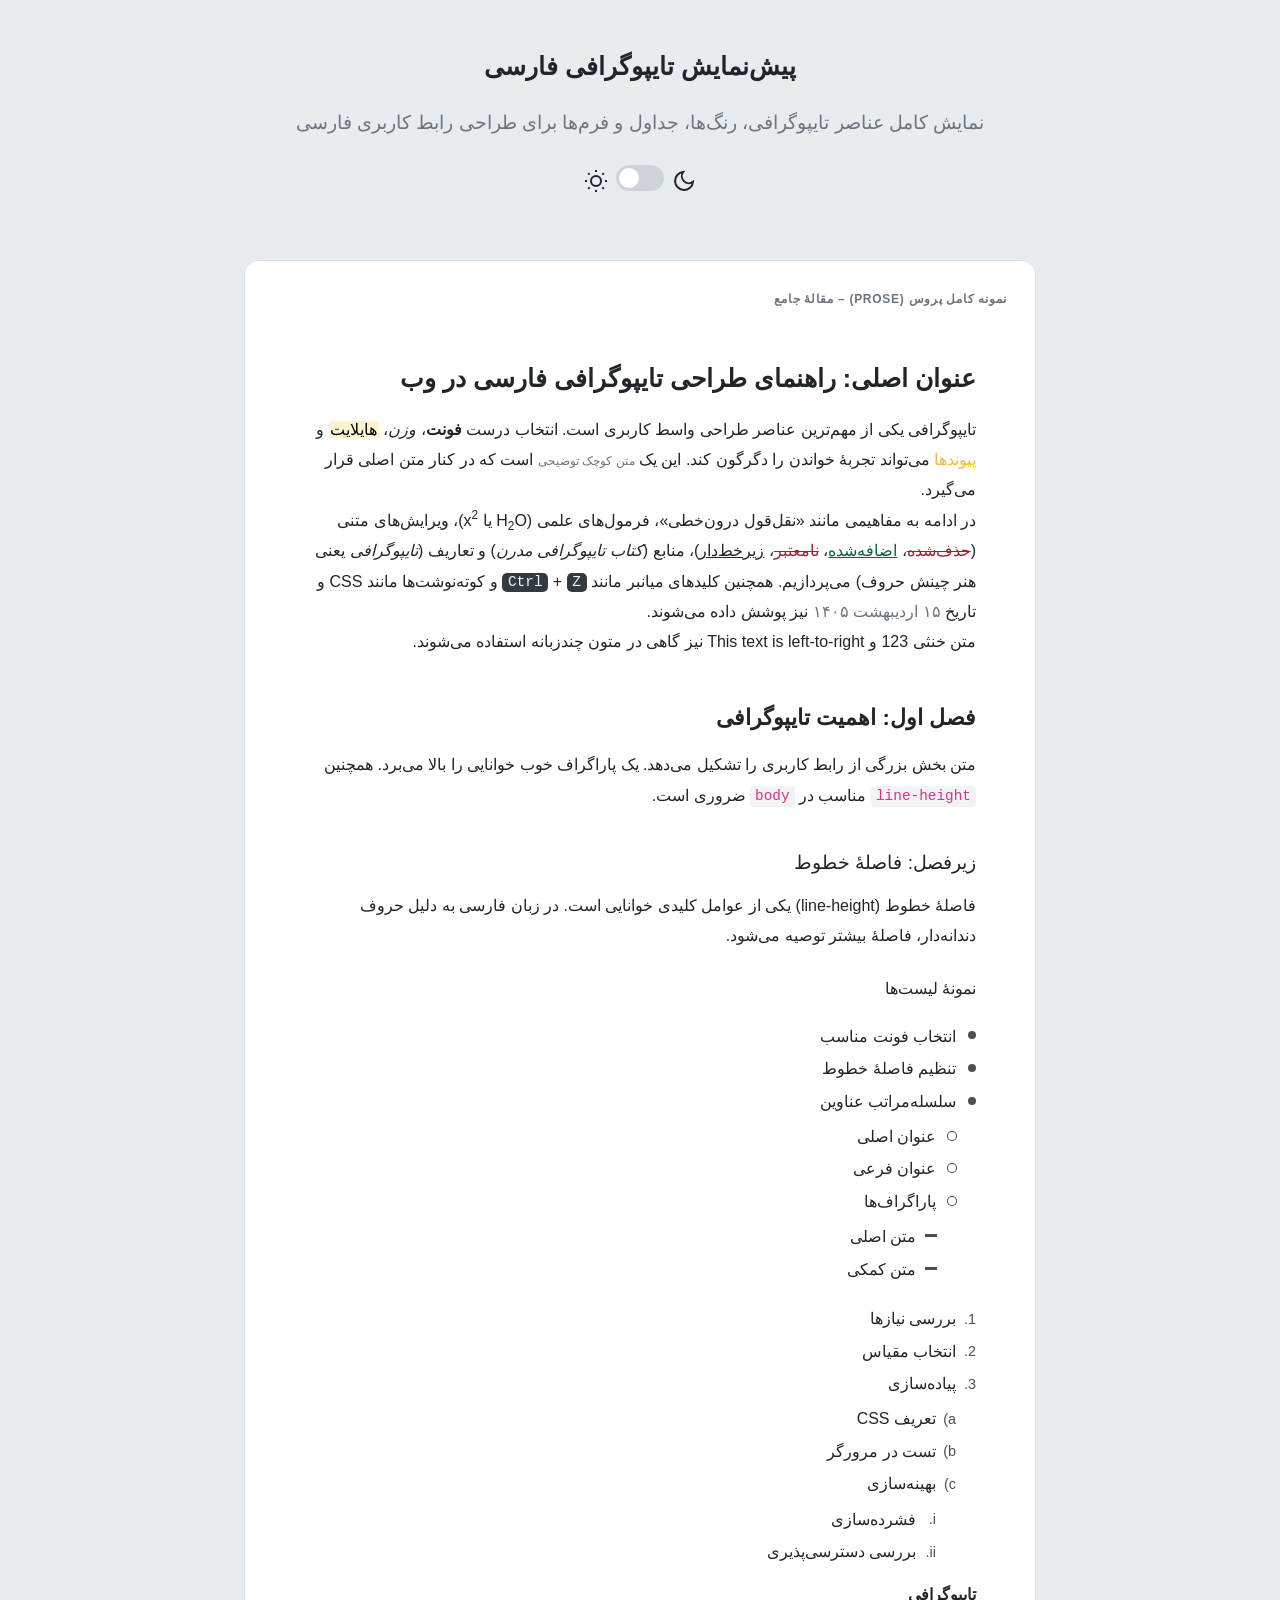
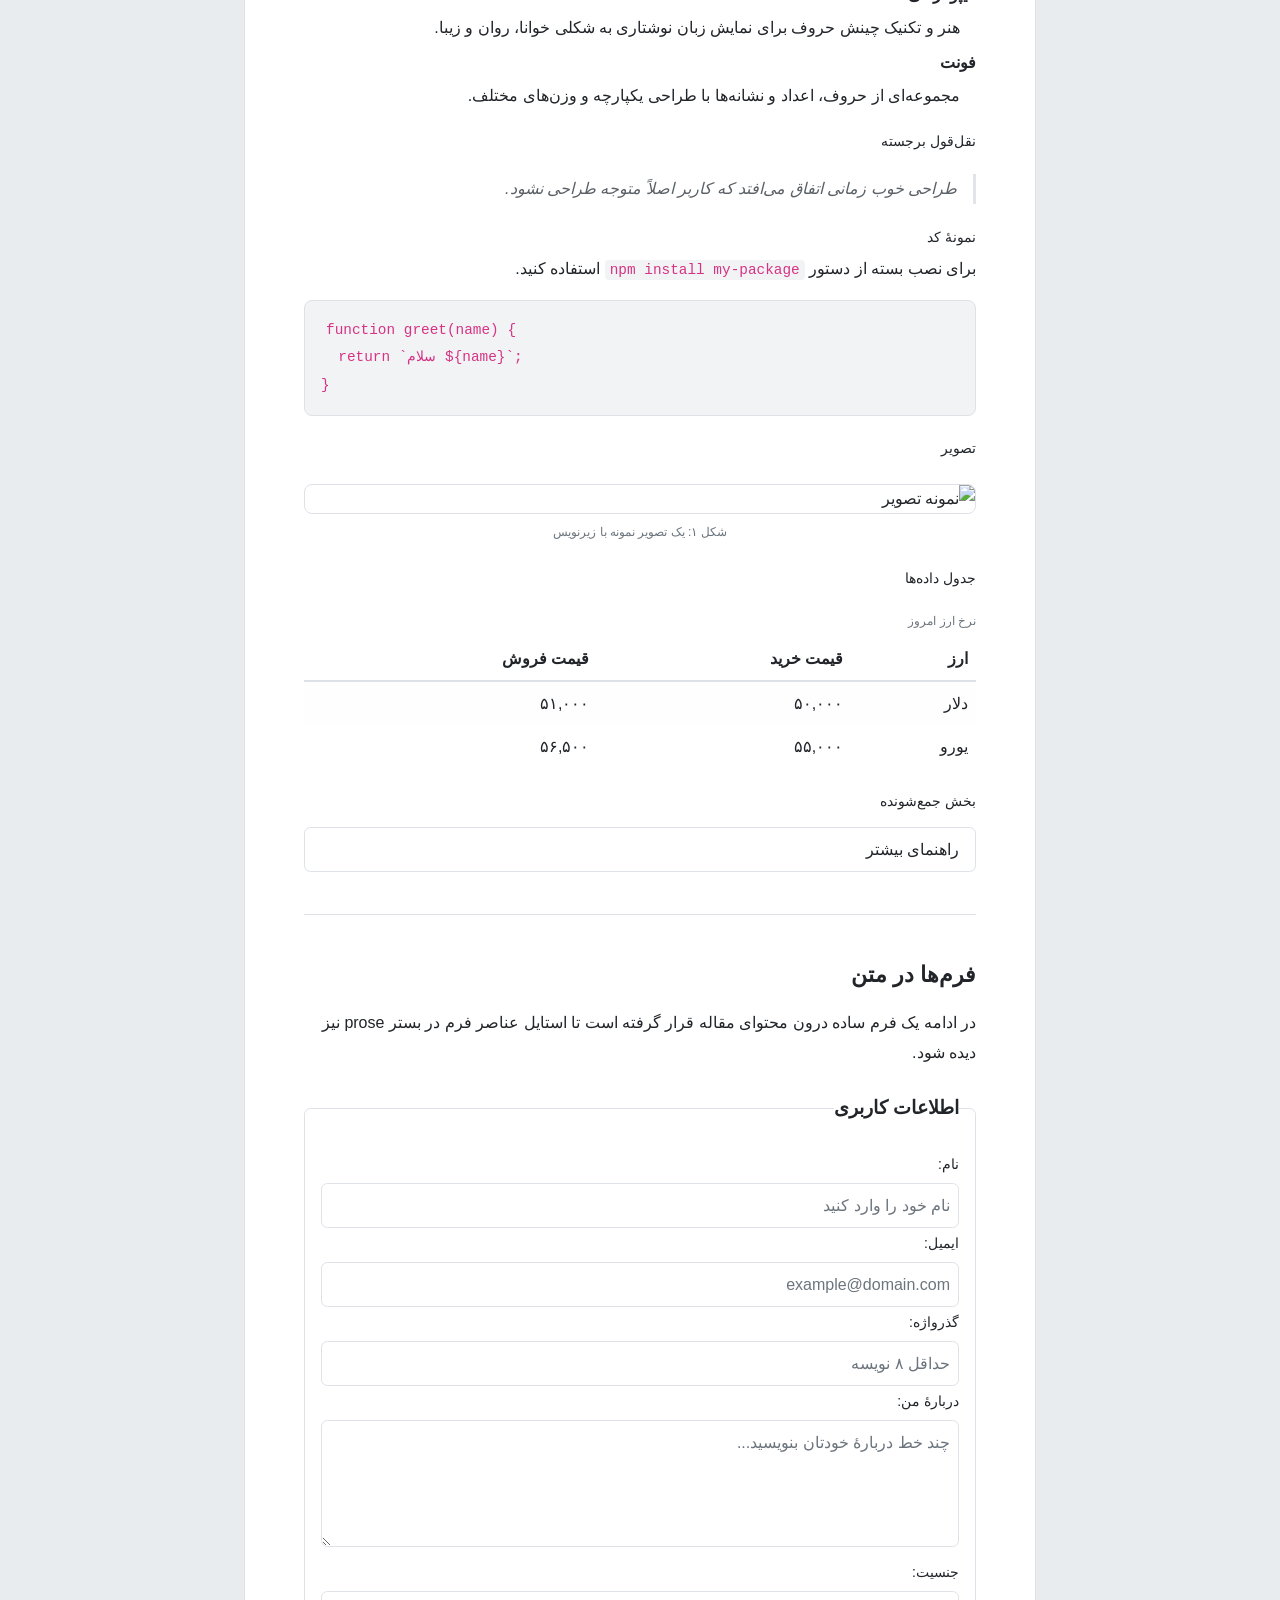
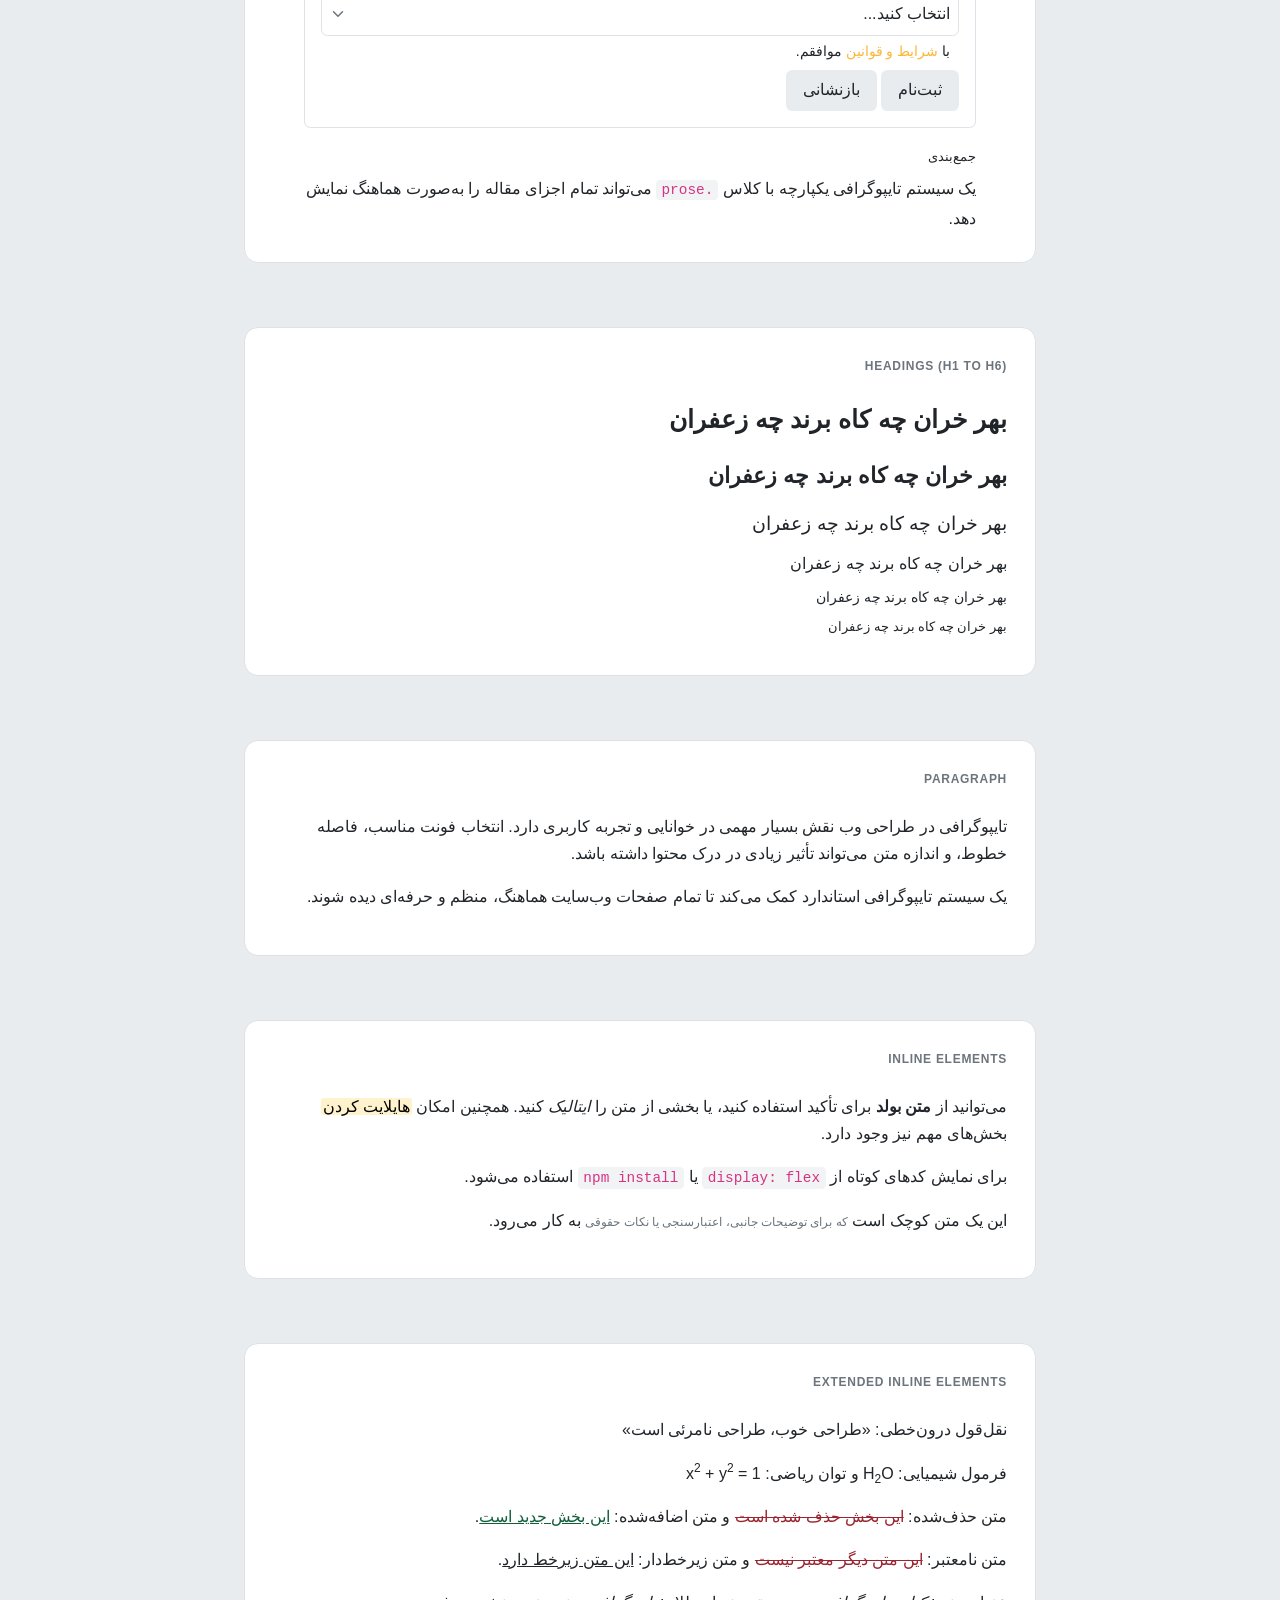
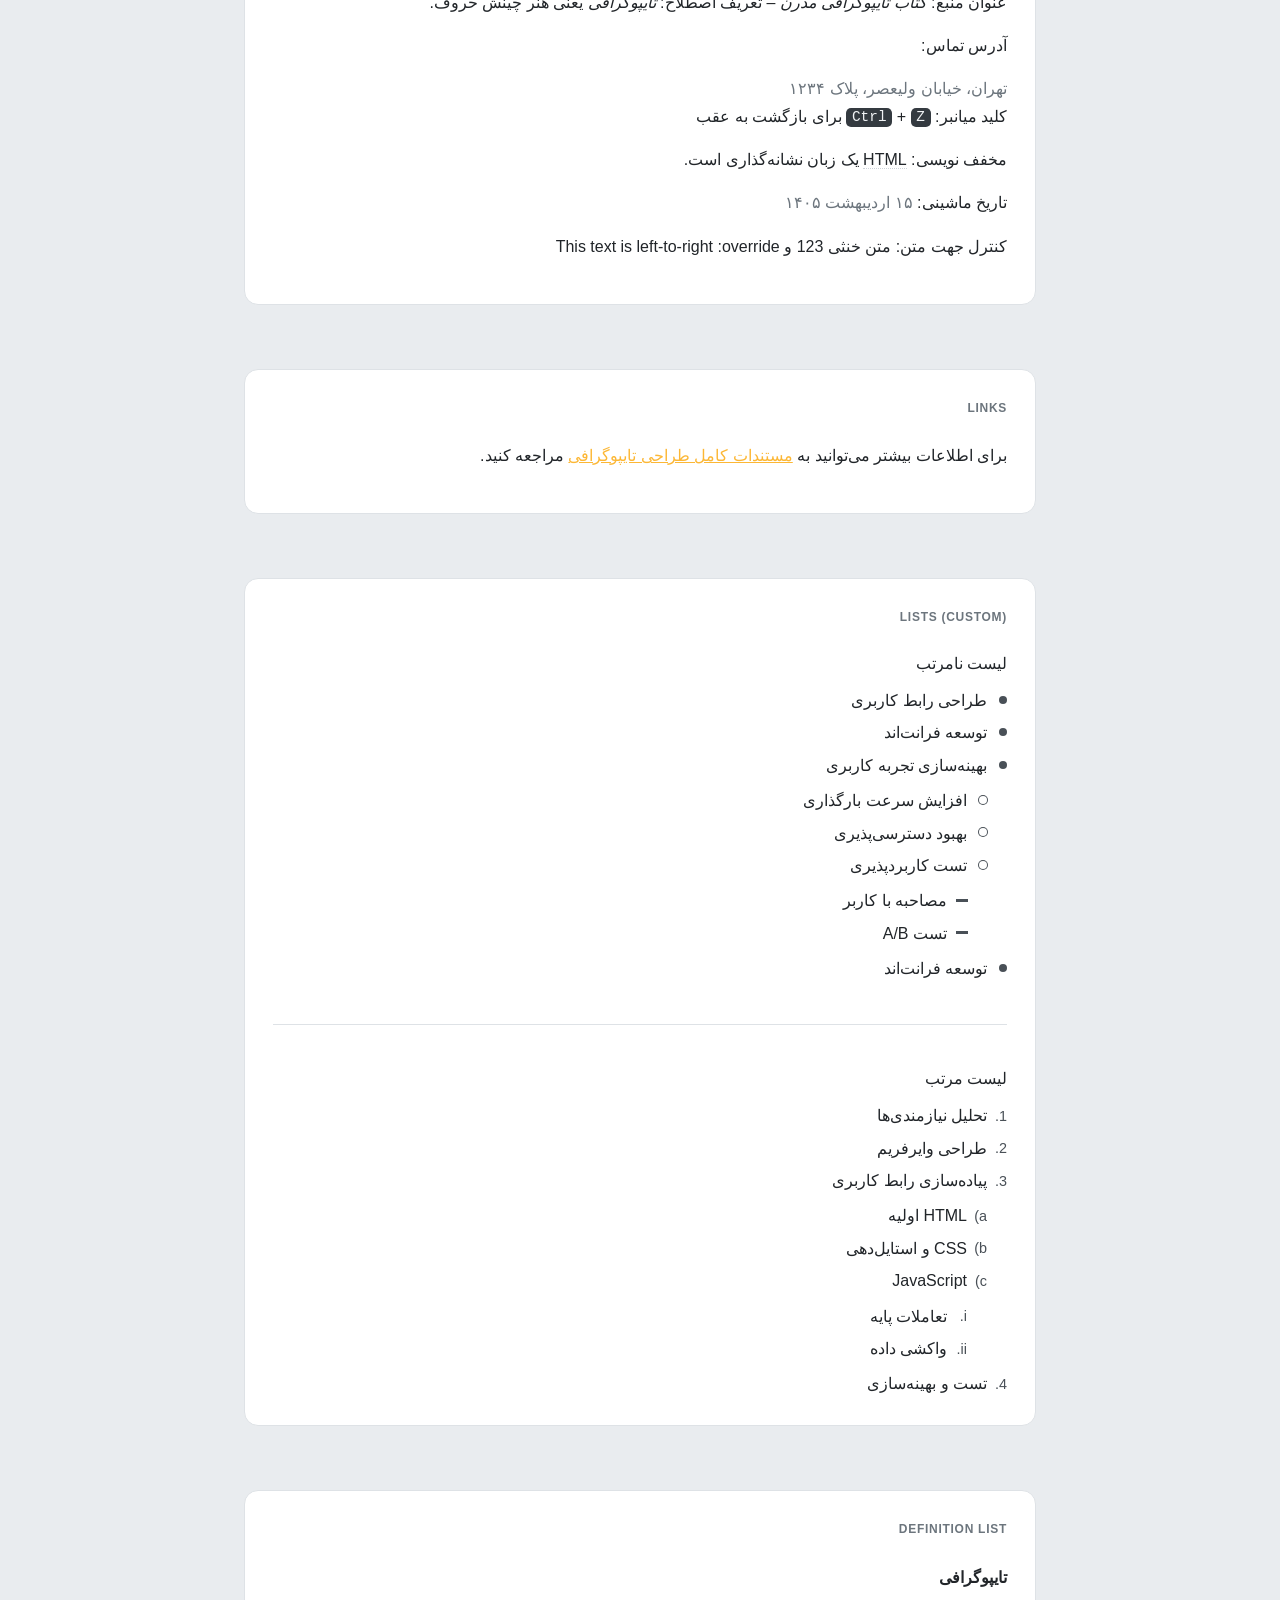
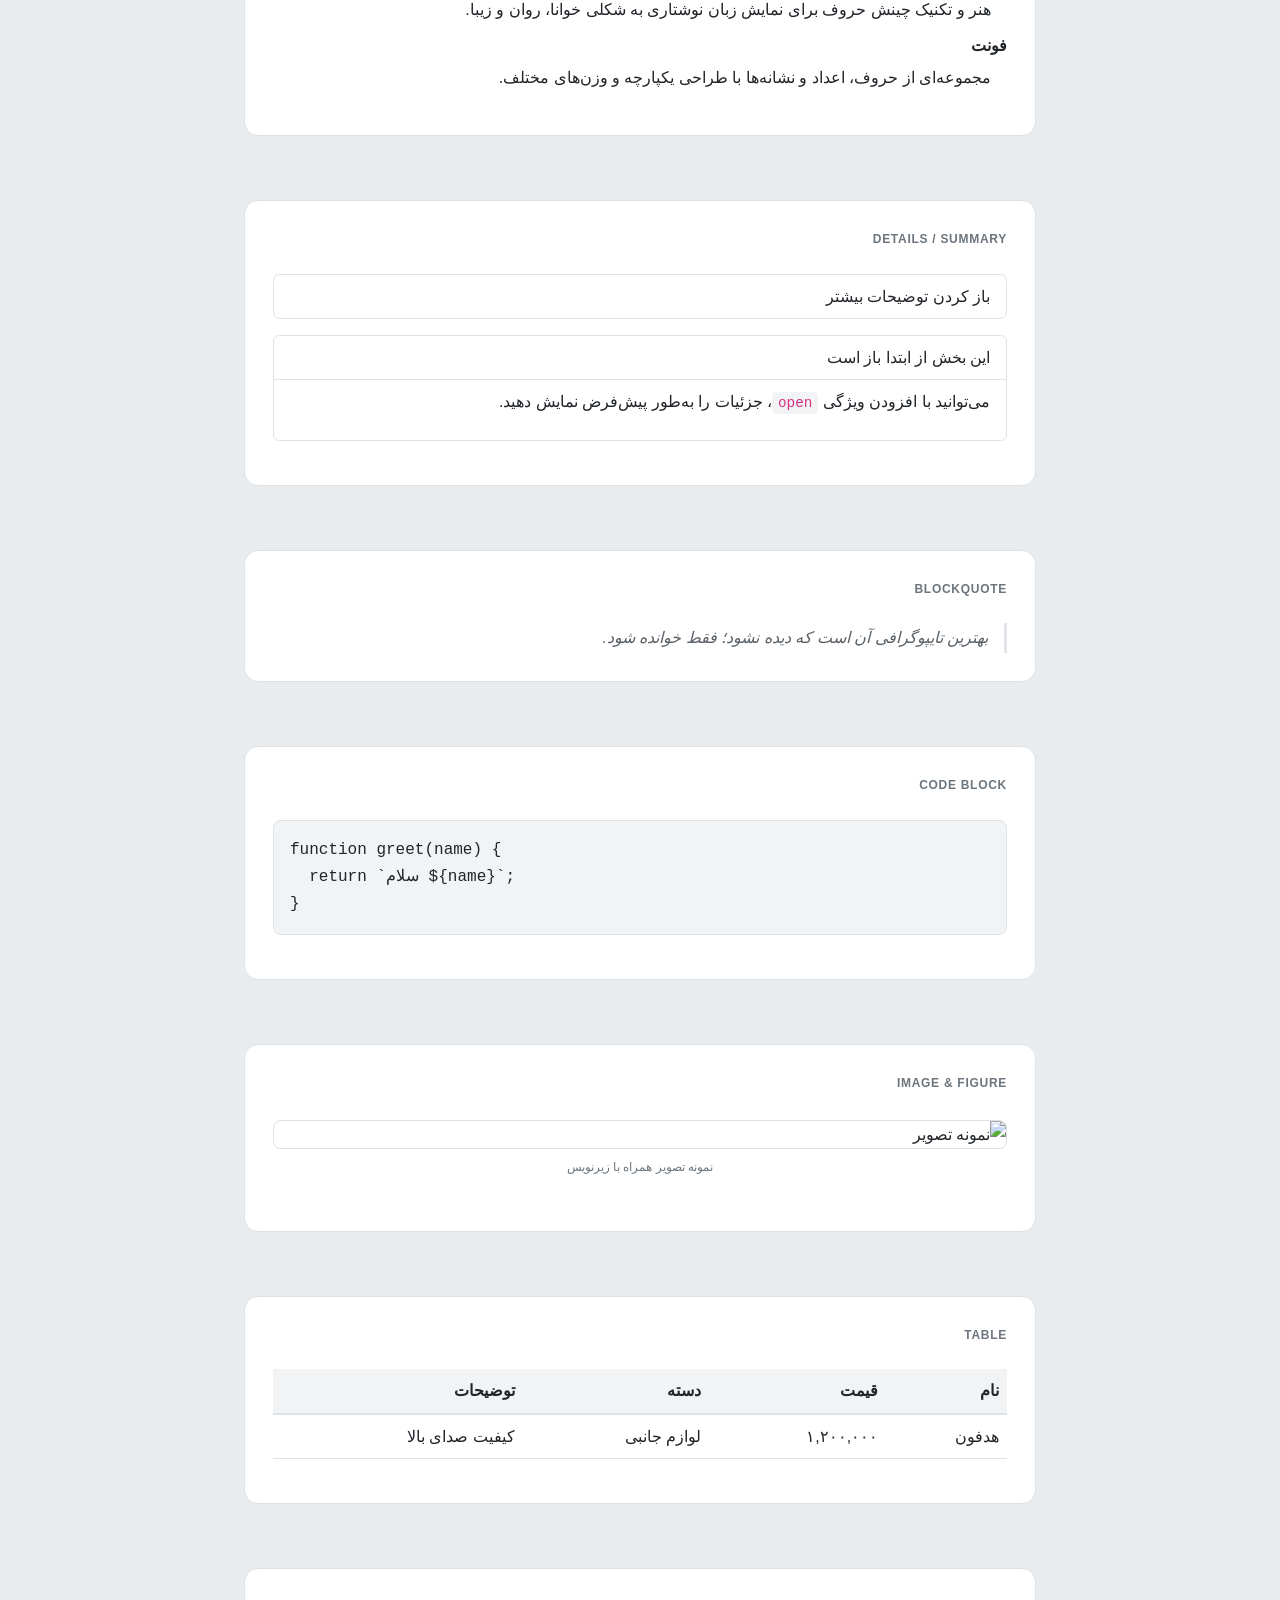
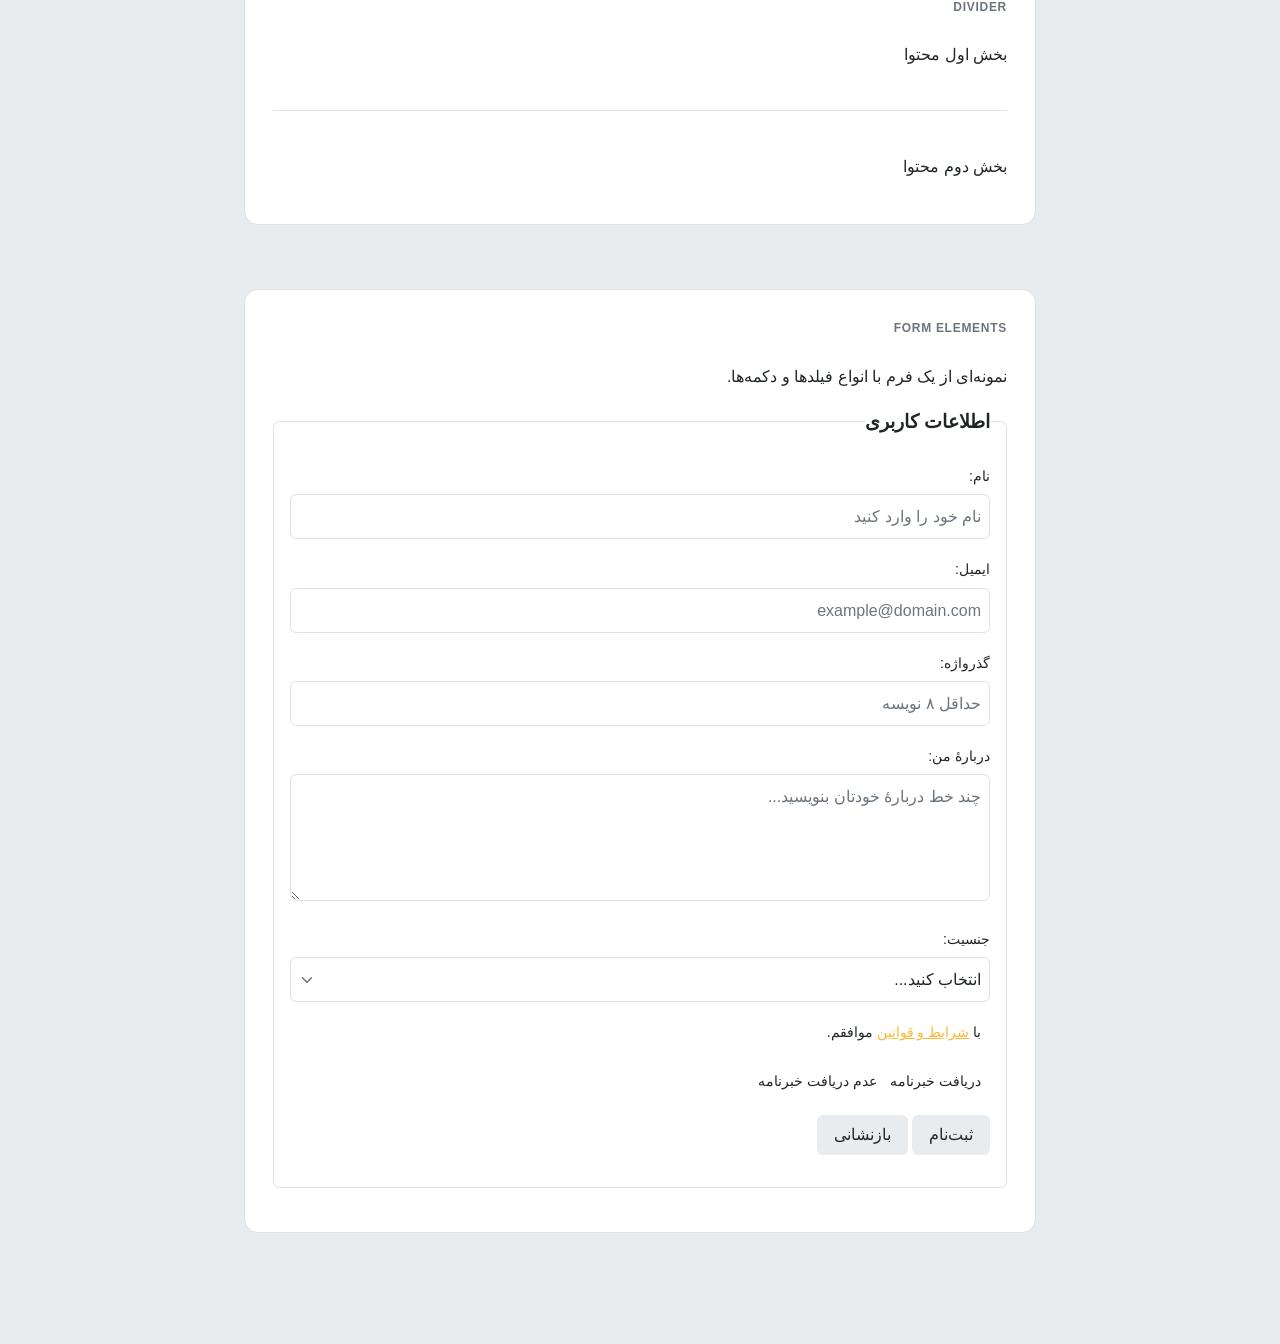
==== core/index.html @ 2eecbc94 "chore: initial release v1.0.0" ====
<!doctype html>
<html lang="fa" dir="rtl">

<head>
  <meta charset="UTF-8" />
  <meta name="viewport" content="width=device-width, initial-scale=1.0" />
  <title>نمونه تایپوگرافی فارسی</title>

  <link rel="stylesheet" href="css/main.css">

  <style>
    body {
      background: var(--color-bg-subtle);
    }

    .container {
      max-width: 52rem;
      margin: auto;
      padding: 3rem 1.25rem;
    }

    .section {
      margin-bottom: 4rem;
      padding: 1.75rem;
      background: var(--color-bg);
      border: 1px solid var(--color-border);
      border-radius: 14px;
    }

    .section-label {
      font-size: .75rem;
      text-transform: uppercase;
      letter-spacing: .06em;
      color: var(--color-text-muted);
      margin-bottom: 1.5rem;
      font-weight: 600;
    }

    .demo-row>*+* {
      margin-top: .6rem;
    }

    .prose-section {
      background: var(--color-bg);
      border: 1px solid var(--color-border);
    }

    /* ===== Theme Toggle Switch ===== */
    .theme-toggle-wrapper {
      display: flex;
      align-items: center;
      gap: 0.5rem;
      margin-top: 1rem;
      justify-content: center;
    }

    .toggle-switch {
      position: relative;
      display: inline-block;
      width: 48px;
      height: 26px;
    }

    .toggle-switch input {
      opacity: 0;
      width: 0;
      height: 0;
    }

    .slider {
      position: absolute;
      cursor: pointer;
      top: 0;
      left: 0;
      right: 0;
      bottom: 0;
      background-color: var(--gray-400);
      transition: background-color 0.3s ease;
      border-radius: 34px;
    }

    .slider:before {
      position: absolute;
      content: "";
      height: 20px;
      width: 20px;
      left: 3px;
      bottom: 3px;
      background-color: white;
      transition: transform 0.3s ease;
      border-radius: 50%;
    }

    input:checked+.slider {
      background-color: var(--brand-primary);
    }

    input:checked+.slider:before {
      transform: translateX(22px);
    }

    .theme-toggle-wrapper .theme-icon {
        display: inline-flex;
        align-items: center;
        justify-content: center;
        width: 24px;
        height: 24px;
        font-family: initial !important; /* خنثی کردن فونت اجباری */
    }
    .theme-toggle-wrapper .theme-icon svg {
        width: 100%;
        height: 100%;
        color: inherit;
    }
  </style>
</head>

<body>

  <main class="container">

    <header style="text-align:center;margin-bottom:4rem">
      <h1>پیش‌نمایش تایپوگرافی فارسی</h1>
      <p class="lead">
        نمایش کامل عناصر تایپوگرافی، رنگ‌ها، جداول و فرم‌ها برای طراحی رابط کاربری فارسی
      </p>

      <!-- Theme toggle switch -->
      <div class="theme-toggle-wrapper">
        <span class="theme-icon">
          <!-- آیکون ماه -->
          <svg width="20" height="20" viewBox="0 0 24 24" fill="none" stroke="currentColor" stroke-width="2">
            <path d="M21 12.79A9 9 0 1 1 11.21 3 7 7 0 0 0 21 12.79z"></path>
          </svg>
        </span>
        <label class="toggle-switch" for="theme-toggle">
          <input type="checkbox" id="theme-toggle">
          <span class="slider"></span>
        </label>
        <span class="theme-icon">
          <!-- آیکون خورشید -->
          <svg width="20" height="20" viewBox="0 0 24 24" fill="none" stroke="currentColor" stroke-width="2">
            <circle cx="12" cy="12" r="5"></circle>
            <line x1="12" y1="1" x2="12" y2="3"></line>
            <line x1="12" y1="21" x2="12" y2="23"></line>
            <line x1="4.22" y1="4.22" x2="5.64" y2="5.64"></line>
            <line x1="18.36" y1="18.36" x2="19.78" y2="19.78"></line>
            <line x1="1" y1="12" x2="3" y2="12"></line>
            <line x1="21" y1="12" x2="23" y2="12"></line>
            <line x1="4.22" y1="19.78" x2="5.64" y2="18.36"></line>
            <line x1="18.36" y1="5.64" x2="19.78" y2="4.22"></line>
          </svg>
        </span>
      </div>
    </header>

    <!-- ============================================================
         (First) Complete Prose Example – all elements inside .prose
         ============================================================= -->
    <section class="section prose-section">
      <div class="section-label">نمونه کامل پروس (Prose) – مقالهٔ جامع</div>

      <article class="prose">
        <h1>عنوان اصلی: راهنمای طراحی تایپوگرافی فارسی در وب</h1>

        <p>
          تایپوگرافی یکی از مهم‌ترین عناصر طراحی واسط کاربری است. انتخاب درست
          <strong>فونت</strong>، <em>وزن</em>، <mark>هایلایت</mark> و
          <a href="#">پیوندها</a> می‌تواند تجربهٔ خواندن را دگرگون کند.
          این یک <small>متن کوچک توضیحی</small> است که در کنار متن اصلی قرار می‌گیرد.
        </p>

        <p>
          در ادامه به مفاهیمی مانند <q>نقل‌قول درون‌خطی</q>، فرمول‌های علمی
          (H<sub>2</sub>O یا x<sup>2</sup>)، ویرایش‌های متنی
          (<del>حذف‌شده</del>، <ins>اضافه‌شده</ins>، <s>نامعتبر</s>،
          <u>زیرخط‌دار</u>)، منابع (<cite>کتاب تایپوگرافی مدرن</cite>) و
          تعاریف (<dfn>تایپوگرافی</dfn> یعنی هنر چینش حروف) می‌پردازیم.
          همچنین کلیدهای میانبر مانند <kbd>Ctrl</kbd> + <kbd>Z</kbd> و
          کوته‌نوشت‌ها مانند <abbr title="Cascading Style Sheets">CSS</abbr>
          و تاریخ <time datetime="2026-05-05">۱۵ اردیبهشت ۱۴۰۵</time> نیز
          پوشش داده می‌شوند.
        </p>

        <p>
          <bdi>متن خنثی 123</bdi> و
          <bdo dir="ltr">This text is left-to-right</bdo> نیز گاهی در
          متون چندزبانه استفاده می‌شوند.
        </p>

        <h2>فصل اول: اهمیت تایپوگرافی</h2>
        <p>
          متن بخش بزرگی از رابط کاربری را تشکیل می‌دهد. یک پاراگراف خوب خوانایی را
          بالا می‌برد. همچنین <code>line-height</code> مناسب در
          <code>body</code> ضروری است.
        </p>

        <h3>زیرفصل: فاصلهٔ خطوط</h3>
        <p>
          فاصلهٔ خطوط (line-height) یکی از عوامل کلیدی خوانایی است. در زبان فارسی
          به دلیل حروف دندانه‌دار، فاصلهٔ بیشتر توصیه می‌شود.
        </p>

        <h4>نمونهٔ لیست‌ها</h4>
        <ul>
          <li>انتخاب فونت مناسب</li>
          <li>تنظیم فاصلهٔ خطوط</li>
          <li>
            سلسله‌مراتب عناوین
            <ul>
              <li>عنوان اصلی</li>
              <li>عنوان فرعی</li>
              <li>
                پاراگراف‌ها
                <ul>
                  <li>متن اصلی</li>
                  <li>متن کمکی</li>
                </ul>
              </li>
            </ul>
          </li>
        </ul>

        <ol>
          <li>بررسی نیازها</li>
          <li>انتخاب مقیاس</li>
          <li>
            پیاده‌سازی
            <ol>
              <li>تعریف CSS</li>
              <li>تست در مرورگر</li>
              <li>
                بهینه‌سازی
                <ol>
                  <li>فشرده‌سازی</li>
                  <li>بررسی دسترسی‌پذیری</li>
                </ol>
              </li>
            </ol>
          </li>
        </ol>

        <dl>
          <dt>تایپوگرافی</dt>
          <dd>هنر و تکنیک چینش حروف برای نمایش زبان نوشتاری به شکلی خوانا، روان و زیبا.</dd>
          <dt>فونت</dt>
          <dd>مجموعه‌ای از حروف، اعداد و نشانه‌ها با طراحی یکپارچه و وزن‌های مختلف.</dd>
        </dl>

        <h5>نقل‌قول برجسته</h5>
        <blockquote>
          <p>طراحی خوب زمانی اتفاق می‌افتد که کاربر اصلاً متوجه طراحی نشود.</p>
        </blockquote>

        <h5>نمونهٔ کد</h5>
        <p>برای نصب بسته از دستور <code>npm install my-package</code> استفاده کنید.</p>
        <pre><code>function greet(name) {
  return `سلام ${name}`;
}</code></pre>

        <h5>تصویر</h5>
        <figure>
          <img src="img/placeholder.jpg" alt="نمونه تصویر">
          <figcaption>شکل ۱: یک تصویر نمونه با زیرنویس</figcaption>
        </figure>

        <h5>جدول داده‌ها</h5>
        <div class="table-collapse">
          <table class="table table-striped table-borderless table-hover">
            <caption>نرخ ارز امروز</caption>
            <thead>
              <tr>
                <th>ارز</th>
                <th>قیمت خرید</th>
                <th>قیمت فروش</th>
              </tr>
            </thead>
            <tbody>
              <tr>
                <td>دلار</td>
                <td>۵۰,۰۰۰</td>
                <td>۵۱,۰۰۰</td>
              </tr>
              <tr>
                <td>یورو</td>
                <td>۵۵,۰۰۰</td>
                <td>۵۶,۵۰۰</td>
              </tr>
            </tbody>
          </table>
        </div>

        <h5>بخش جمع‌شونده</h5>
        <details>
          <summary>راهنمای بیشتر</summary>
          <p>این محتوا در حالت عادی پنهان است و با کلیک باز می‌شود.</p>
        </details>

        <hr>

        <h2>فرم‌ها در متن</h2>
        <p>
          در ادامه یک فرم ساده درون محتوای مقاله قرار گرفته است تا استایل
          عناصر فرم در بستر prose نیز دیده شود.
        </p>

        <form action="#" method="post" style="margin-top:1.5em;">
          <fieldset>
            <legend>اطلاعات کاربری</legend>

            <p>
              <label for="name">نام:</label><br>
              <input type="text" id="name" name="name" placeholder="نام خود را وارد کنید" required>
            </p>

            <p>
              <label for="email">ایمیل:</label><br>
              <input type="email" id="email" name="email" placeholder="example@domain.com">
            </p>

            <p>
              <label for="password">گذرواژه:</label><br>
              <input type="password" id="password" name="password" placeholder="حداقل ۸ نویسه">
            </p>

            <p>
              <label for="bio">دربارهٔ من:</label><br>
              <textarea id="bio" name="bio" rows="4" placeholder="چند خط دربارهٔ خودتان بنویسید..."></textarea>
            </p>

            <p>
              <label for="gender">جنسیت:</label>
              <select id="gender" name="gender">
                <option value="">انتخاب کنید...</option>
                <option value="male">مرد</option>
                <option value="female">زن</option>
                <option value="other">سایر</option>
              </select>
            </p>

            <p>
              <label>
                <input type="checkbox" name="agree" value="yes" required>
                با <a href="#">شرایط و قوانین</a> موافقم.
              </label>
            </p>

            <p>
              <button type="submit">ثبت‌نام</button>
              <button type="reset">بازنشانی</button>
            </p>
          </fieldset>
        </form>

        <h6>جمع‌بندی</h6>
        <p>
          یک سیستم تایپوگرافی یکپارچه با کلاس <code>.prose</code>
          می‌تواند تمام اجزای مقاله را به‌صورت هماهنگ نمایش دهد.
        </p>
      </article>
    </section>

    <!-- ======================
         Separate examples (outside prose)
    ======================= -->

    <!-- Headings -->
    <section class="section">
      <div class="section-label">Headings (H1 to H6)</div>
      <div class="demo-row">
        <h1>بهر خران چه کاه برند چه زعفران</h1>
        <h2>بهر خران چه کاه برند چه زعفران</h2>
        <h3>بهر خران چه کاه برند چه زعفران</h3>
        <h4>بهر خران چه کاه برند چه زعفران</h4>
        <h5>بهر خران چه کاه برند چه زعفران</h5>
        <h6>بهر خران چه کاه برند چه زعفران</h6>
      </div>
    </section>

    <!-- Paragraph -->
    <section class="section">
      <div class="section-label">Paragraph</div>
      <p>
        تایپوگرافی در طراحی وب نقش بسیار مهمی در خوانایی و تجربه کاربری دارد.
        انتخاب فونت مناسب، فاصله خطوط، و اندازه متن می‌تواند تأثیر زیادی در
        درک محتوا داشته باشد.
      </p>
      <p>
        یک سیستم تایپوگرافی استاندارد کمک می‌کند تا تمام صفحات وب‌سایت
        هماهنگ، منظم و حرفه‌ای دیده شوند.
      </p>
    </section>

    <!-- Inline Elements -->
    <section class="section">
      <div class="section-label">Inline Elements</div>
      <p>
        می‌توانید از <strong>متن بولد</strong> برای تأکید استفاده کنید،
        یا بخشی از متن را <em>ایتالیک</em> کنید.
        همچنین امکان <mark>هایلایت کردن</mark> بخش‌های مهم نیز وجود دارد.
      </p>
      <p>
        برای نمایش کدهای کوتاه از
        <code>display: flex</code>
        یا
        <code>npm install</code>
        استفاده می‌شود.
      </p>
      <p>
        این یک متن کوچک است
        <small>که برای توضیحات جانبی، اعتبارسنجی یا نکات حقوقی</small>
        به کار می‌رود.
      </p>
    </section>

    <!-- Extended Inline Elements -->
    <section class="section">
      <div class="section-label">Extended Inline Elements</div>
      <p>نقل‌قول درون‌خطی: <q>طراحی خوب، طراحی نامرئی است</q></p>
      <p>فرمول شیمیایی: H<sub>2</sub>O و توان ریاضی: x<sup>2</sup> + y<sup>2</sup> = 1</p>
      <p>
        متن حذف‌شده: <del>این بخش حذف شده است</del> و
        متن اضافه‌شده: <ins>این بخش جدید است</ins>.
      </p>
      <p>
        متن نامعتبر: <s>این متن دیگر معتبر نیست</s> و
        متن زیرخط‌دار: <u>این متن زیرخط دارد</u>.
      </p>
      <p>
        عنوان منبع: <cite>کتاب تایپوگرافی مدرن</cite> –
        تعریف اصطلاح: <dfn>تایپوگرافی</dfn> یعنی هنر چینش حروف.
      </p>
      <p>آدرس تماس:</p>
      <address>تهران، خیابان ولیعصر، پلاک ۱۲۳۴</address>
      <p>کلید میانبر: <kbd>Ctrl</kbd> + <kbd>Z</kbd> برای بازگشت به عقب</p>
      <p>مخفف نویسی: <abbr title="HyperText Markup Language">HTML</abbr> یک زبان نشانه‌گذاری است.</p>
      <p>تاریخ ماشینی: <time datetime="2026-05-05">۱۵ اردیبهشت ۱۴۰۵</time></p>
      <p>
        کنترل جهت متن:
        <bdi>متن خنثی 123</bdi> و override:
        <bdo dir="ltr">This text is left-to-right</bdo>
      </p>
    </section>

    <!-- Links -->
    <section class="section">
      <div class="section-label">Links</div>
      <p>
        برای اطلاعات بیشتر می‌توانید به
        <a href="#">مستندات کامل طراحی تایپوگرافی</a> مراجعه کنید.
      </p>
    </section>

    <!-- Lists (Custom) -->
    <section class="section">
      <div class="section-label">Lists (Custom)</div>
      <div class="list-custom">
        <h4>لیست نامرتب</h4>
        <ul>
          <li>طراحی رابط کاربری</li>
          <li>توسعه فرانت‌اند</li>
          <li>
            بهینه‌سازی تجربه کاربری
            <ul>
              <li>افزایش سرعت بارگذاری</li>
              <li>بهبود دسترسی‌پذیری</li>
              <li>
                تست کاربردپذیری
                <ul>
                  <li>مصاحبه با کاربر</li>
                  <li>تست A/B</li>
                </ul>
              </li>
            </ul>
          </li>
          <li>توسعه فرانت‌اند</li>
        </ul>
      </div>

      <hr>

      <div class="list-custom">
        <h4>لیست مرتب</h4>
        <ol>
          <li>تحلیل نیازمندی‌ها</li>
          <li>طراحی وایرفریم</li>
          <li>
            پیاده‌سازی رابط کاربری
            <ol>
              <li>HTML اولیه</li>
              <li>CSS و استایل‌دهی</li>
              <li>
                JavaScript
                <ol>
                  <li>تعاملات پایه</li>
                  <li>واکشی داده</li>
                </ol>
              </li>
            </ol>
          </li>
          <li>تست و بهینه‌سازی</li>
        </ol>
      </div>
    </section>

    <!-- Definition List -->
    <section class="section">
      <div class="section-label">Definition List</div>
      <dl>
        <dt>تایپوگرافی</dt>
        <dd>هنر و تکنیک چینش حروف برای نمایش زبان نوشتاری به شکلی خوانا، روان و زیبا.</dd>
        <dt>فونت</dt>
        <dd>مجموعه‌ای از حروف، اعداد و نشانه‌ها با طراحی یکپارچه و وزن‌های مختلف.</dd>
      </dl>
    </section>

    <!-- Details & Summary -->
    <section class="section">
      <div class="section-label">Details / Summary</div>
      <details>
        <summary>باز کردن توضیحات بیشتر</summary>
        <p>اینجا محتوایی قرار می‌گیرد که در حالت پیش‌فرض پنهان است.</p>
      </details>
      <details open>
        <summary>این بخش از ابتدا باز است</summary>
        <p>می‌توانید با افزودن ویژگی <code>open</code>، جزئیات را به‌طور پیش‌فرض نمایش دهید.</p>
      </details>
    </section>

    <!-- Blockquote -->
    <section class="section">
      <div class="section-label">Blockquote</div>
      <blockquote>
        بهترین تایپوگرافی آن است که دیده نشود؛ فقط خوانده شود.
      </blockquote>
    </section>

    <!-- Code Block -->
    <section class="section">
      <div class="section-label">Code Block</div>
      <pre><code>function greet(name) {
  return `سلام ${name}`;
}</code></pre>
    </section>

    <!-- Image & Figure -->
    <section class="section">
      <div class="section-label">Image & Figure</div>
      <figure>
        <img src="img/placeholder.jpg" alt="نمونه تصویر">
        <figcaption>نمونه تصویر همراه با زیرنویس</figcaption>
      </figure>
    </section>

    <!-- Table -->
    <section class="section">
      <div class="section-label">Table</div>
      <div class="table-stacked">
        <table class="table table-light">
          <thead>
            <tr>
              <th data-priority="essential">نام</th>
              <th data-priority="essential">قیمت</th>
              <th data-priority="secondary">دسته</th>
              <th data-priority="optional">توضیحات</th>
            </tr>
          </thead>
          <tbody>
            <tr>
              <td data-priority="essential">هدفون</td>
              <td data-priority="essential">۱,۲۰۰,۰۰۰</td>
              <td data-priority="secondary">لوازم جانبی</td>
              <td data-priority="optional">کیفیت صدای بالا</td>
            </tr>
          </tbody>
        </table>
      </div>
    </section>

    <!-- Divider -->
    <section class="section">
      <div class="section-label">Divider</div>
      <p>بخش اول محتوا</p>
      <hr>
      <p>بخش دوم محتوا</p>
    </section>

    <!-- Form Elements -->
    <section class="section">
      <div class="section-label">Form Elements</div>
      <p>نمونه‌ای از یک فرم با انواع فیلدها و دکمه‌ها.</p>

      <form action="#" method="post">
        <fieldset>
          <legend>اطلاعات کاربری</legend>

          <p>
            <label for="name2">نام:</label><br>
            <input type="text" id="name2" name="name" placeholder="نام خود را وارد کنید" required>
          </p>

          <p>
            <label for="email2">ایمیل:</label><br>
            <input type="email" id="email2" name="email" placeholder="example@domain.com">
          </p>

          <p>
            <label for="password2">گذرواژه:</label><br>
            <input type="password" id="password2" name="password" placeholder="حداقل ۸ نویسه">
          </p>

          <p>
            <label for="bio2">دربارهٔ من:</label><br>
            <textarea id="bio2" name="bio" rows="4" placeholder="چند خط دربارهٔ خودتان بنویسید..."></textarea>
          </p>

          <p>
            <label for="gender2">جنسیت:</label>
            <select id="gender2" name="gender">
              <option value="">انتخاب کنید...</option>
              <option value="male">مرد</option>
              <option value="female">زن</option>
              <option value="other">سایر</option>
            </select>
          </p>

          <p>
            <label>
              <input type="checkbox" name="agree" value="yes" required>
              با <a href="#">شرایط و قوانین</a> موافقم.
            </label>
          </p>

          <p>
            <label>
              <input type="radio" name="newsletter" value="yes" checked>
              دریافت خبرنامه
            </label>
            <label>
              <input type="radio" name="newsletter" value="no">
              عدم دریافت خبرنامه
            </label>
          </p>

          <p>
            <button type="submit">ثبت‌نام</button>
            <button type="reset">بازنشانی</button>
          </p>
        </fieldset>
      </form>
    </section>

  </main>

  <script src="js/main.js"></script>

</body>

</html>
---- core/css/main.css ----
/* ==========================================================================
   Project:      Persian Standard Typography (PST) – Main Entry
   File:         main.css
   Version:      1.0.0
   Description:  Single entry point that imports all modules in the correct
                 order. Use just this one <link> in your projects.
   Author:       Parsa Hafezalkotob
   Last Updated: 2026-05-09
   ========================================================================== */

/* -- Font Faces -- */
@import url('../fonts/IranSansX/font-face.css');
@import url('../fonts/IranYekanX/font-face.css');
@import url('../fonts/Abar/font-face.css');
@import url('../fonts/Vazirmatn/font-face.css');

/* -- Base layer -- */
@import url('base/reset.css');
@import url('base/ui-base.css');
@import url('base/tokens.css');
@import url('base/typography.css');

/* -- Components -- */
@import url('components/table.css');
@import url('components/forms.css');
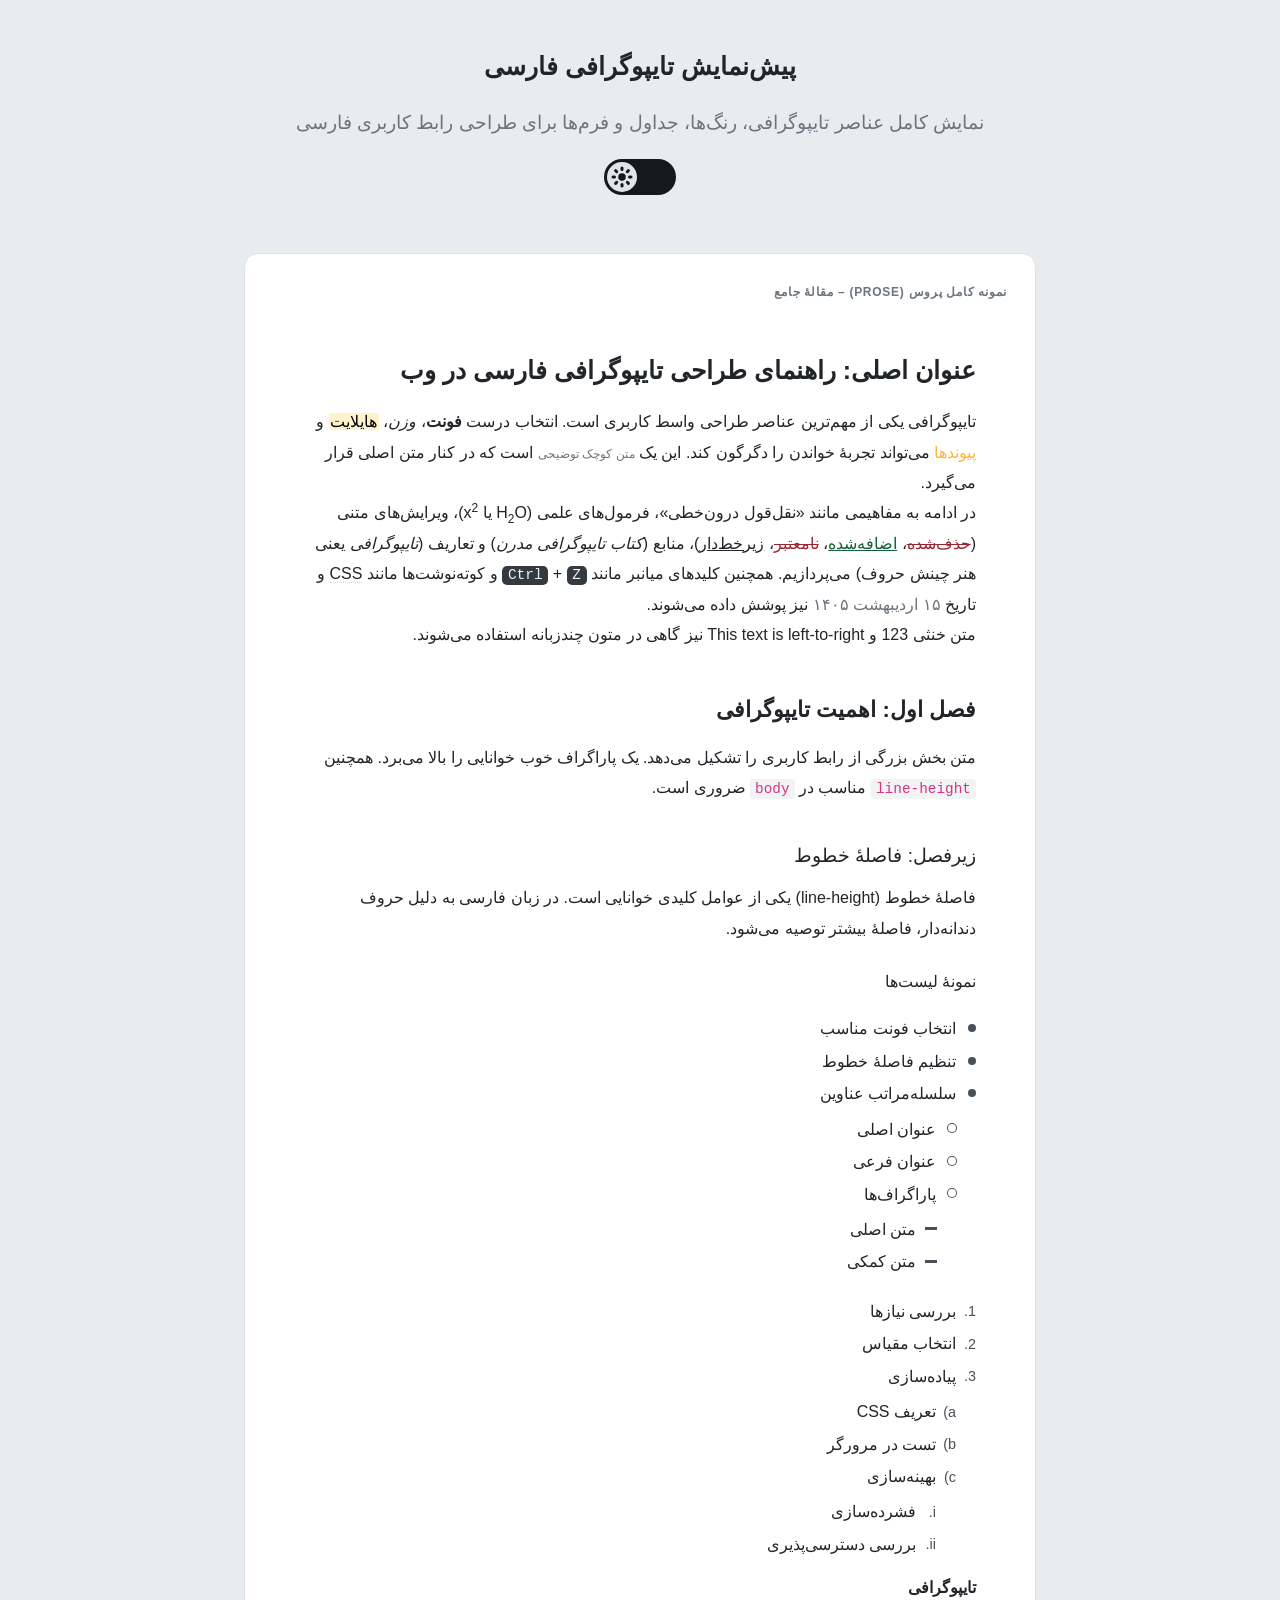
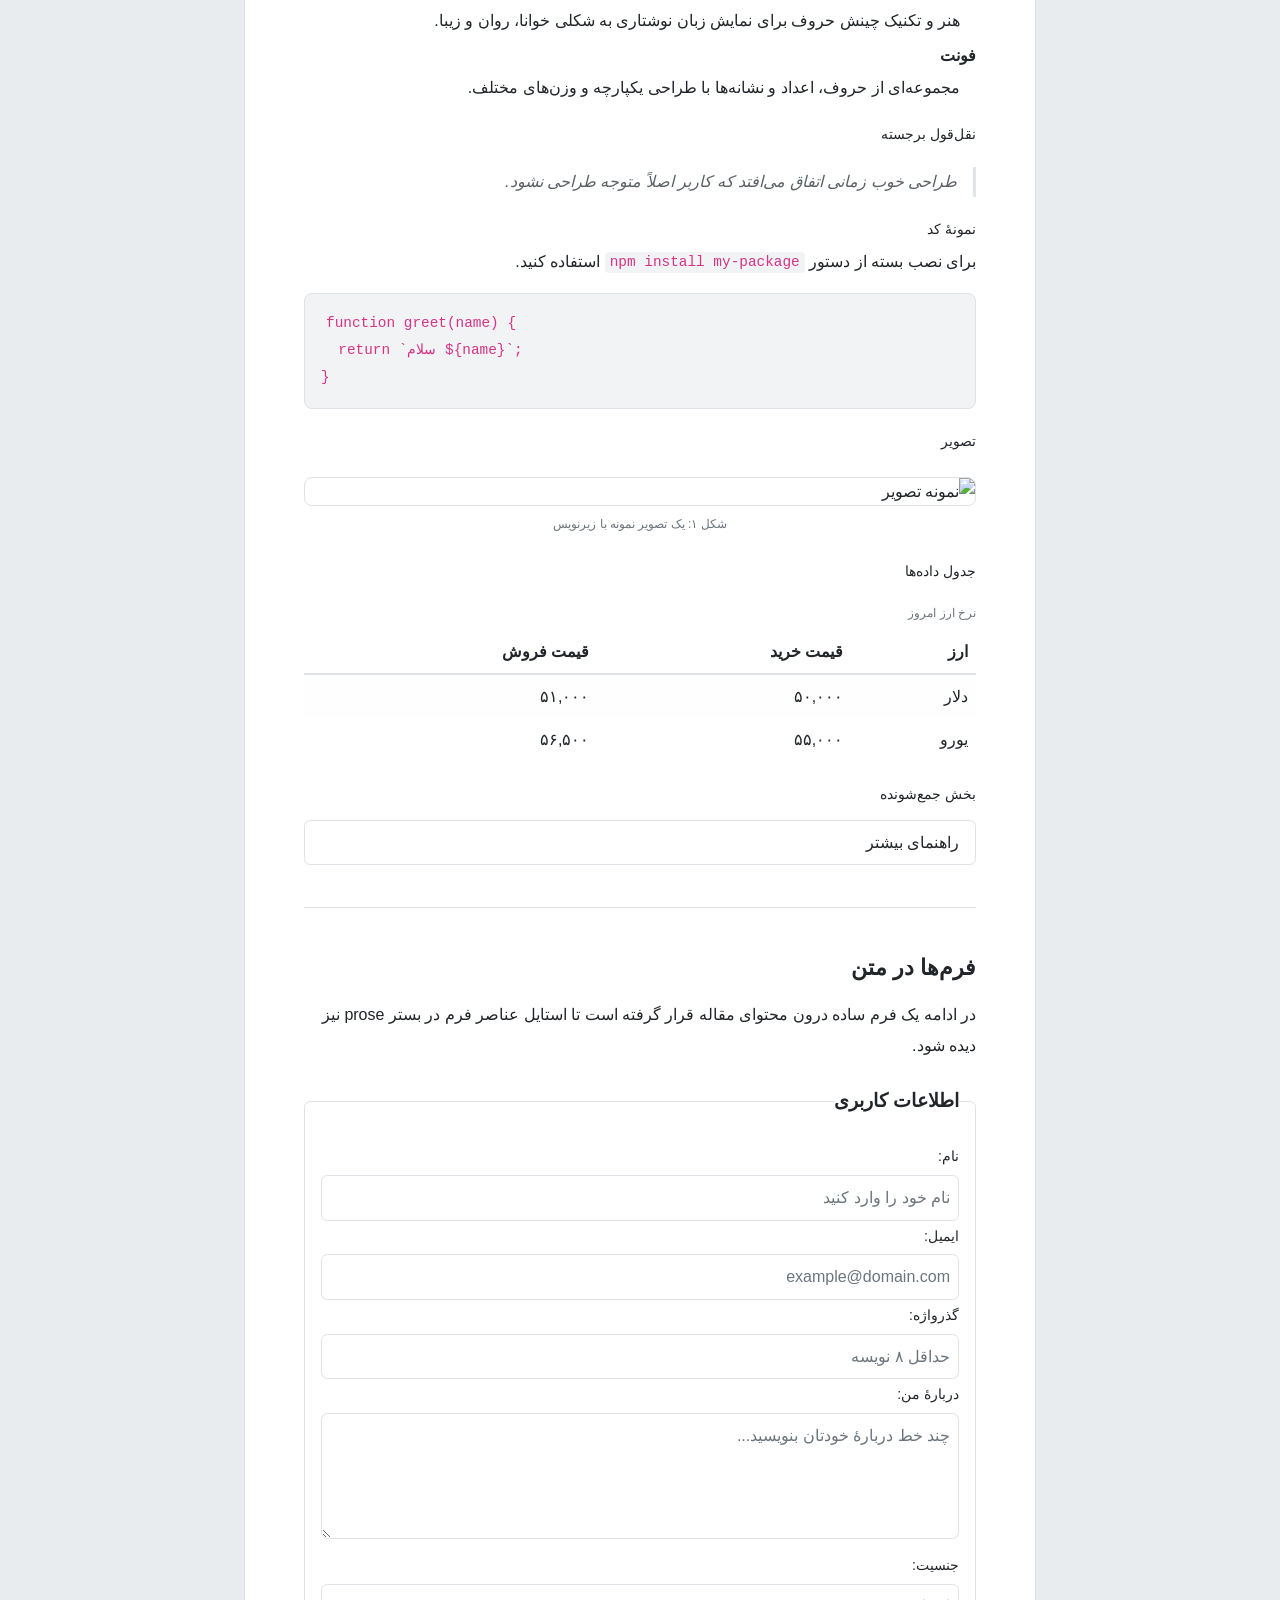
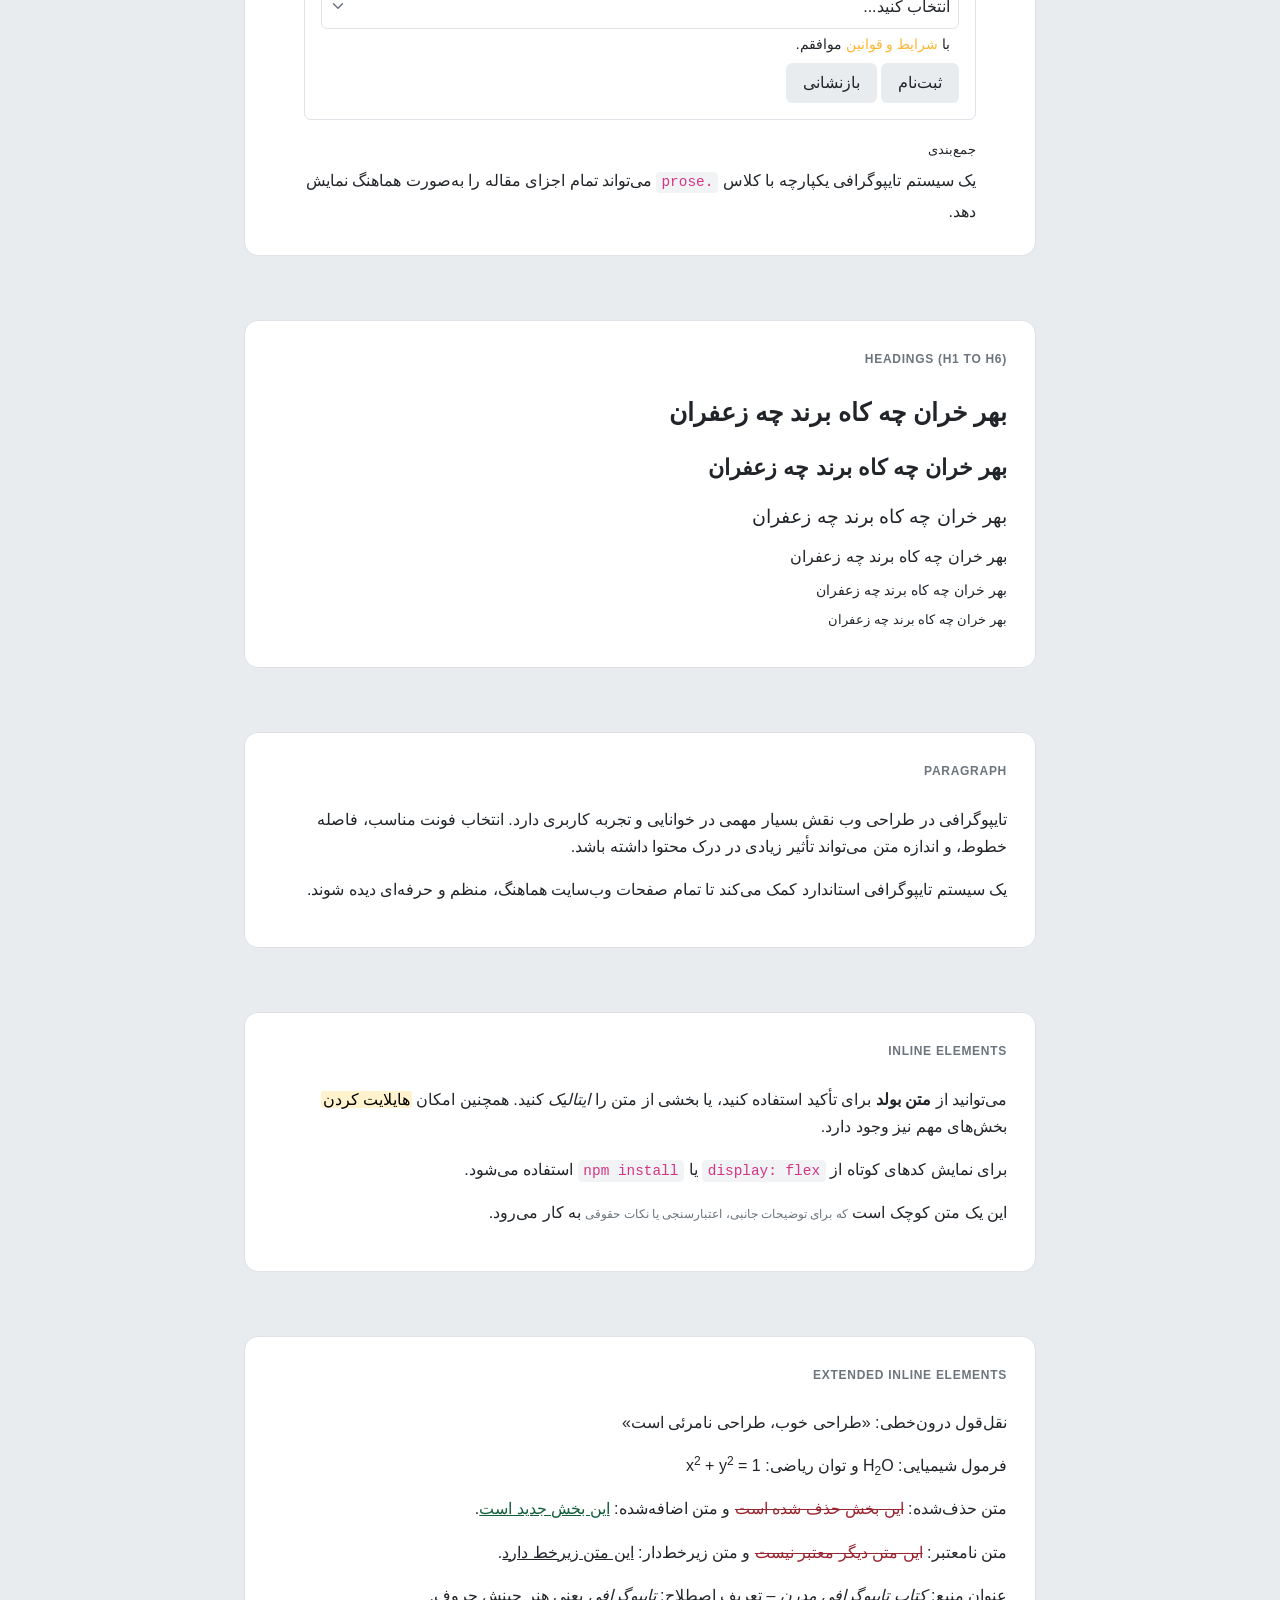
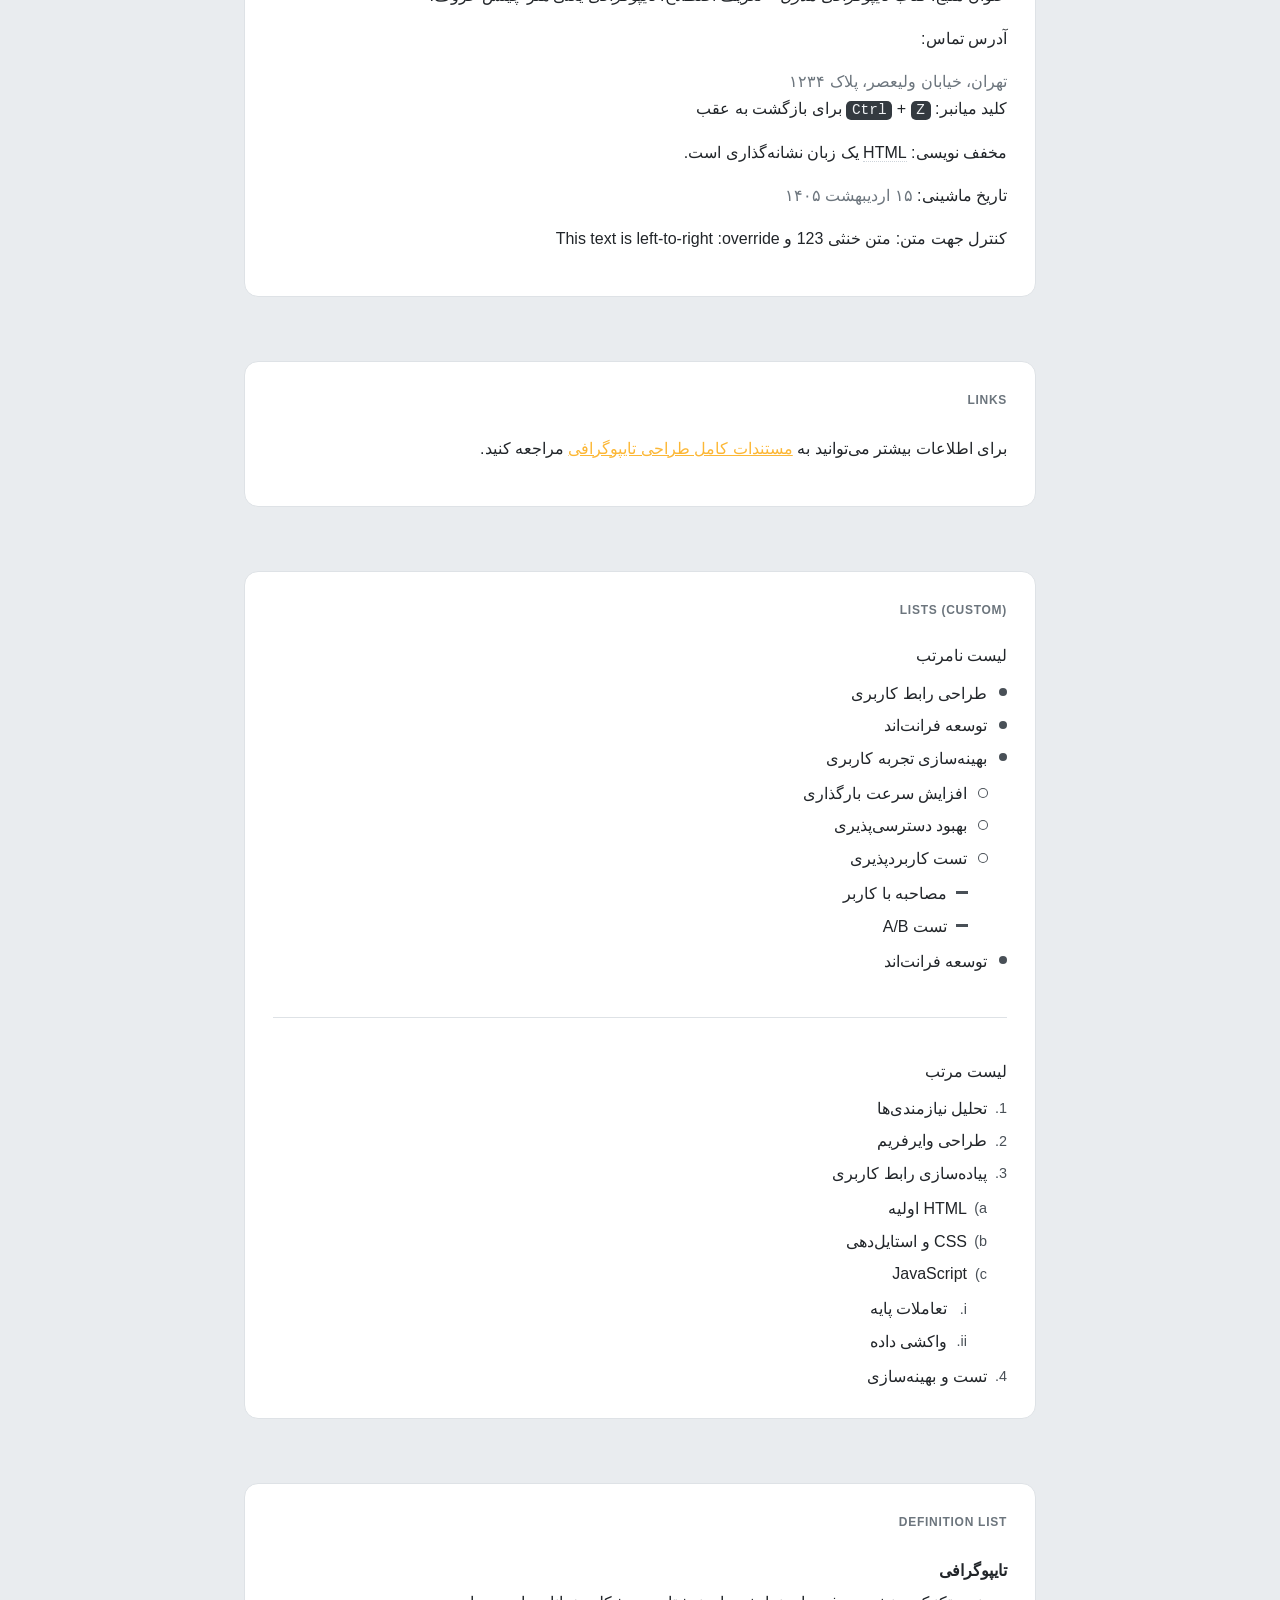
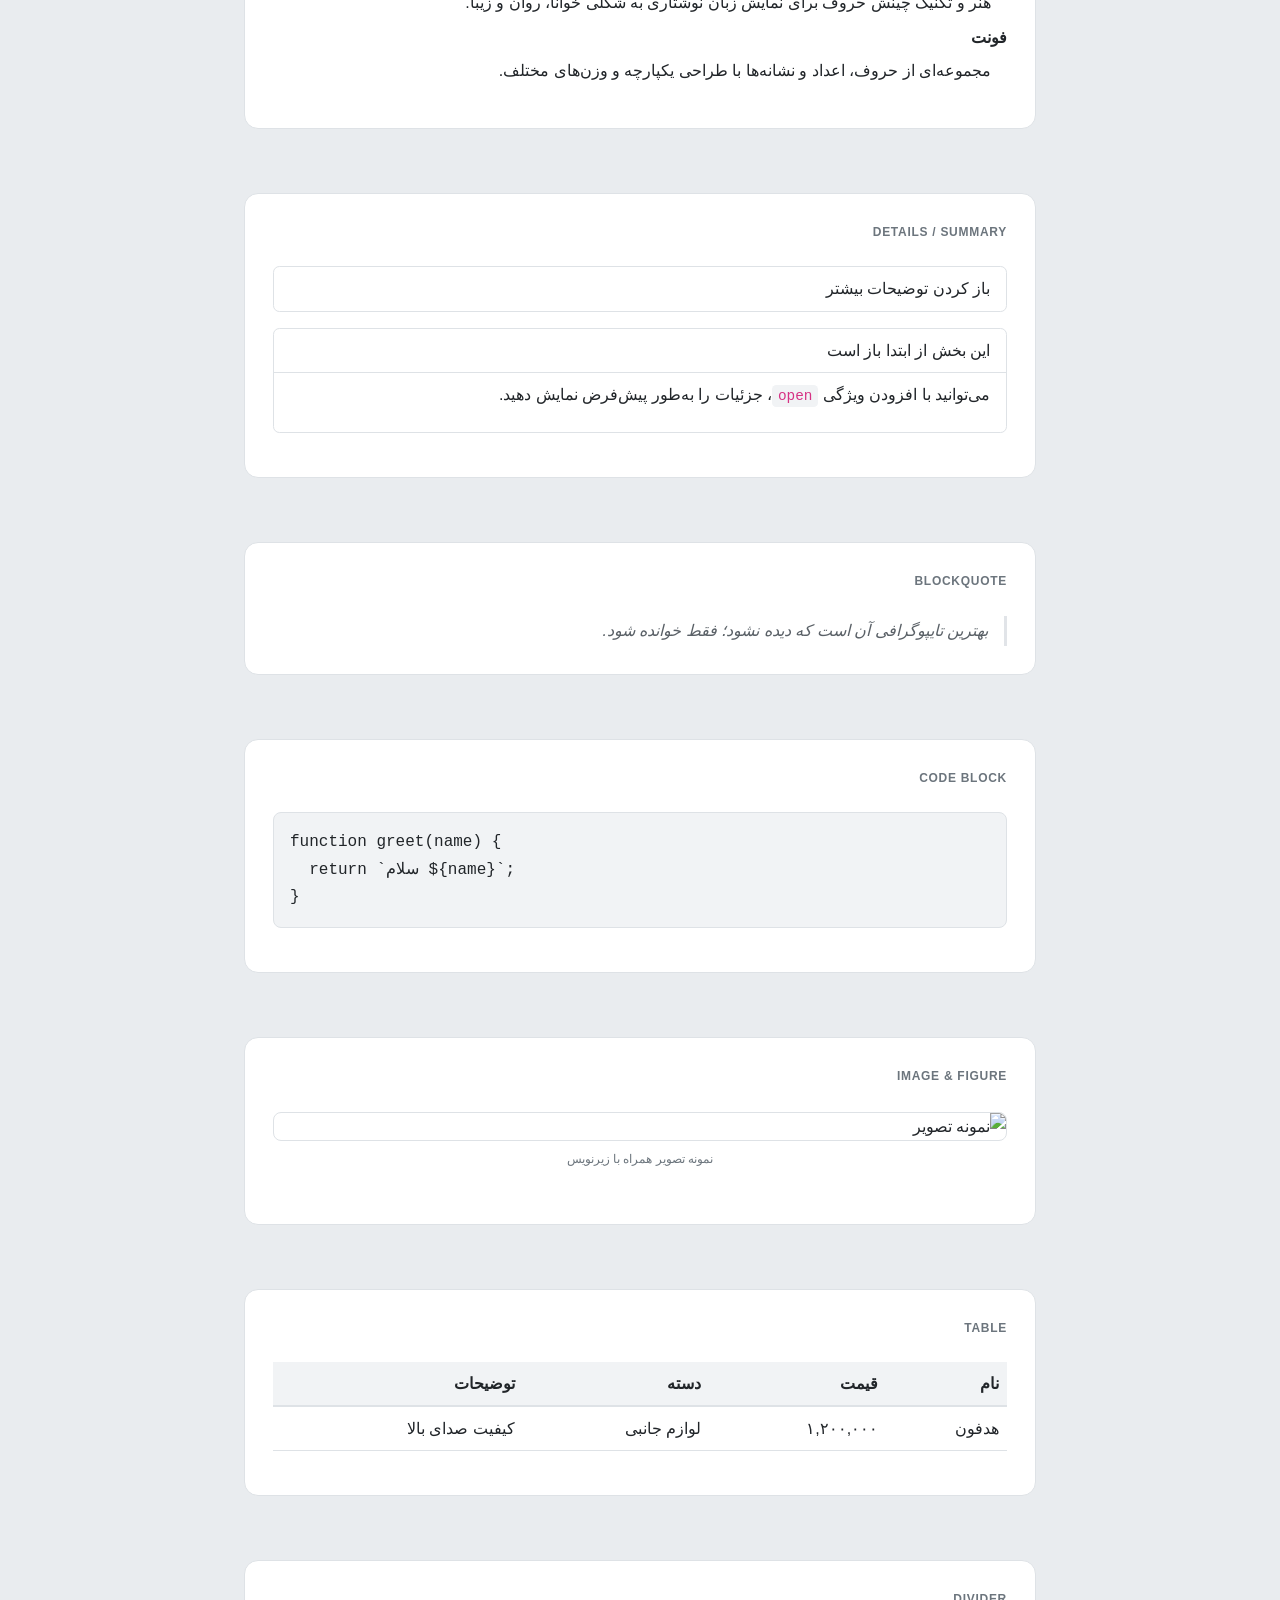
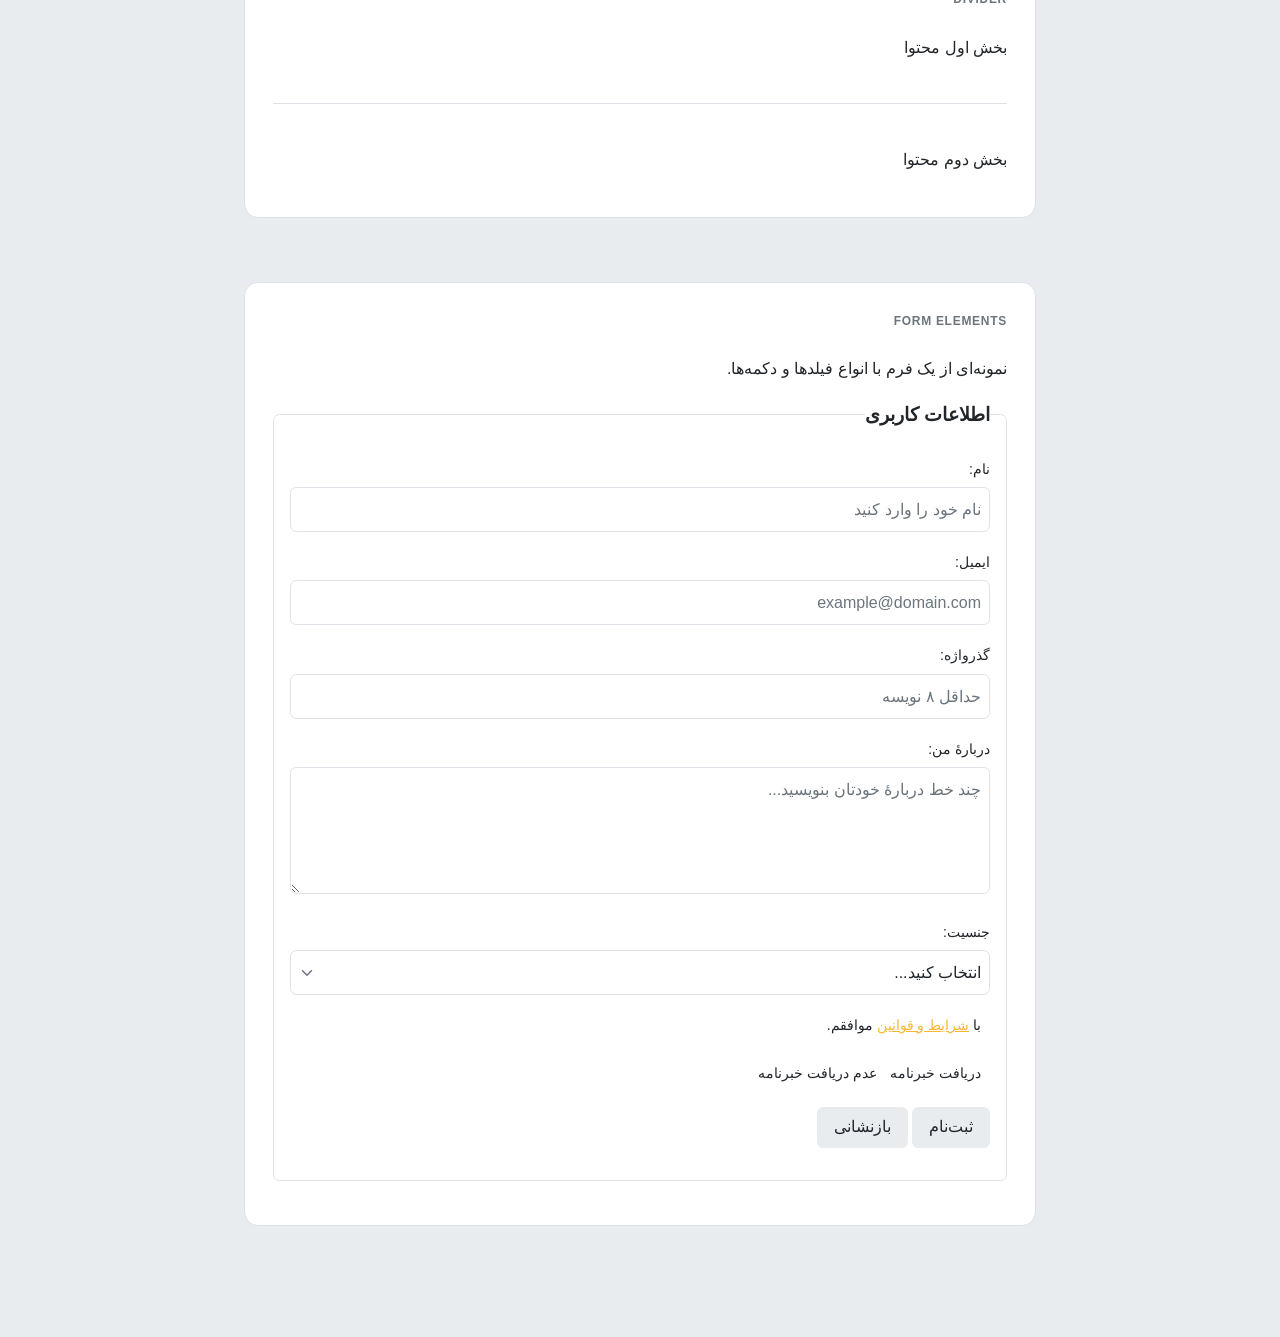
==== commit 2d0e5b9c: "new style for dark mode toggle button" ====
--- a/core/index.html
+++ b/core/index.html
@@ -112,6 +112,179 @@
         height: 100%;
         color: inherit;
     }
+
+    /* ==========================================
+       Theme Switch – Style #1 (pst-ts1)
+    ========================================== */
+    .pst-ts1 {
+      --ts1-scale: 1.5; /* Switch resize */
+      --ts1-hue: 223;
+      --ts1-trans-dur: 0.4s;
+      --ts1-trans-timing: cubic-bezier(0.65, 0, 0.35, 1);
+      display: flex;
+      align-items: center;
+      justify-content: center;
+      margin: 0 auto;
+    }
+
+    .pst-ts1 .switch,
+    .pst-ts1 .switch__input {
+      position: relative;
+      -webkit-tap-highlight-color: transparent;
+    }
+
+    .pst-ts1 .switch {
+      display: flex;
+      align-items: center;
+      justify-content: center;
+      transform: scale(var(--ts1-scale));
+      transform-origin: center center;
+      font-size: inherit !important;
+      margin: 0 !important;
+    }
+
+    .pst-ts1 .switch__input,
+    .pst-ts1 .switch__input:before {
+      background-color: hsl(var(--ts1-hue), 10%, 10%);
+    }
+
+    .pst-ts1 .switch__input {
+      border-radius: 0.75em;
+      cursor: pointer;
+      display: block;
+      width: 3em;
+      height: 1.5em;
+      transition: background-color var(--ts1-trans-dur) var(--ts1-trans-timing);
+      -webkit-appearance: none;
+      appearance: none;
+      border: 0;
+      margin: 0;
+      padding: 0;
+    }
+
+    .pst-ts1 .switch__input:before {
+      border-radius: 50%;
+      content: "";
+      display: block;
+      position: absolute;
+      top: 0.125em;
+      left: 0.125em;
+      width: 1.25em;
+      height: 1.25em;
+      transition:
+        background-color var(--ts1-trans-dur) var(--ts1-trans-timing),
+        transform var(--ts1-trans-dur) var(--ts1-trans-timing);
+    }
+
+    .pst-ts1 .switch__icon,
+    .pst-ts1 .switch__icon-part {
+      display: block;
+      position: absolute;
+      top: 0;
+      left: 0;
+    }
+
+    .pst-ts1 .switch__icon {
+      background-color: hsl(var(--ts1-hue), 10%, 90%);
+      border-radius: 50%;
+      overflow: hidden;
+      pointer-events: none;
+      top: 0.125em;
+      left: 0.125em;
+      width: 1.25em;
+      height: 1.25em;
+      transition: transform var(--ts1-trans-dur) var(--ts1-trans-timing);
+    }
+
+    .pst-ts1 .switch__icon-part {
+      transition:
+        box-shadow var(--ts1-trans-dur) var(--ts1-trans-timing),
+        transform var(--ts1-trans-dur) var(--ts1-trans-timing);
+    }
+
+    .pst-ts1 .switch__icon-part--1,
+    .pst-ts1 .switch__icon-part--2,
+    .pst-ts1 .switch__icon-part--3 {
+      border-radius: 50%;
+    }
+
+    .pst-ts1 .switch__icon-part--1 {
+      background-color: hsl(var(--ts1-hue), 10%, 90%);
+      top: calc(50% - 0.375em);
+      left: calc(50% - 0.375em);
+      width: 0.75em;
+      height: 0.75em;
+    }
+
+    .pst-ts1 .switch__icon-part--2 {
+      background-color: hsl(var(--ts1-hue), 10%, 10%);
+      top: calc(50% - 0.4375em);
+      left: calc(50% - 0.0625em);
+      width: 0.5em;
+      height: 0.5em;
+      transform: translate(-0.1875em, 0.1875em) scale(0.2);
+    }
+
+    .pst-ts1 .switch__icon-part--3 {
+      box-shadow: 0 0 0 0.625em hsl(var(--ts1-hue), 10%, 10%) inset;
+      width: 1.25em;
+      height: 1.25em;
+      transform: scale(0.25);
+    }
+
+    .pst-ts1 .switch__icon-part--3 ~ .switch__icon-part {
+      background-color: hsl(var(--ts1-hue), 10%, 10%);
+      border-radius: 0.0625em;
+      top: 50%;
+      left: 50%;
+      width: 0.125em;
+      height: 0.1875em;
+      transform-origin: 50% 0;
+    }
+
+    .pst-ts1 .switch__icon-part--4  { transform: translateX(-50%) rotate(0deg)   translateY(0.25em); }
+    .pst-ts1 .switch__icon-part--5  { transform: translateX(-50%) rotate(45deg)  translateY(0.25em); }
+    .pst-ts1 .switch__icon-part--6  { transform: translateX(-50%) rotate(90deg)  translateY(0.25em); }
+    .pst-ts1 .switch__icon-part--7  { transform: translateX(-50%) rotate(135deg) translateY(0.25em); }
+    .pst-ts1 .switch__icon-part--8  { transform: translateX(-50%) rotate(180deg) translateY(0.25em); }
+    .pst-ts1 .switch__icon-part--9  { transform: translateX(-50%) rotate(225deg) translateY(0.25em); }
+    .pst-ts1 .switch__icon-part--10 { transform: translateX(-50%) rotate(270deg) translateY(0.25em); }
+    .pst-ts1 .switch__icon-part--11 { transform: translateX(-50%) rotate(315deg) translateY(0.25em); }
+
+    .pst-ts1 .switch__sr {
+      overflow: hidden;
+      position: absolute;
+      width: 1px;
+      height: 1px;
+      clip: rect(0, 0, 0, 0);
+      white-space: nowrap;
+    }
+
+    /* Checked state */
+    .pst-ts1 .switch__input:checked {
+      background-color: hsl(var(--ts1-hue), 10%, 90%);
+    }
+    .pst-ts1 .switch__input:checked:before,
+    .pst-ts1 .switch__input:checked ~ .switch__icon {
+      transform: translateX(1.5em);
+    }
+    .pst-ts1 .switch__input:checked ~ .switch__icon .switch__icon-part--2 {
+      transform: translate(0, 0) scale(1);
+    }
+    .pst-ts1 .switch__input:checked ~ .switch__icon .switch__icon-part--3 {
+      box-shadow: 0 0 0 0.25em hsl(var(--ts1-hue), 10%, 10%) inset;
+      transform: scale(1);
+    }
+    .pst-ts1 .switch__input:checked ~ .switch__icon .switch__icon-part--4,
+    .pst-ts1 .switch__input:checked ~ .switch__icon .switch__icon-part--5,
+    .pst-ts1 .switch__input:checked ~ .switch__icon .switch__icon-part--6,
+    .pst-ts1 .switch__input:checked ~ .switch__icon .switch__icon-part--7,
+    .pst-ts1 .switch__input:checked ~ .switch__icon .switch__icon-part--8,
+    .pst-ts1 .switch__input:checked ~ .switch__icon .switch__icon-part--9,
+    .pst-ts1 .switch__input:checked ~ .switch__icon .switch__icon-part--10,
+    .pst-ts1 .switch__input:checked ~ .switch__icon .switch__icon-part--11 {
+      transform: translateX(-50%) rotate(0) translateY(0.625em) scale(0);
+    }
   </style>
 </head>
 
@@ -125,10 +298,9 @@
         نمایش کامل عناصر تایپوگرافی، رنگ‌ها، جداول و فرم‌ها برای طراحی رابط کاربری فارسی
       </p>
 
-      <!-- Theme toggle switch -->
+      <!-- Theme toggle switch --
       <div class="theme-toggle-wrapper">
         <span class="theme-icon">
-          <!-- آیکون ماه -->
           <svg width="20" height="20" viewBox="0 0 24 24" fill="none" stroke="currentColor" stroke-width="2">
             <path d="M21 12.79A9 9 0 1 1 11.21 3 7 7 0 0 0 21 12.79z"></path>
           </svg>
@@ -138,7 +310,6 @@
           <span class="slider"></span>
         </label>
         <span class="theme-icon">
-          <!-- آیکون خورشید -->
           <svg width="20" height="20" viewBox="0 0 24 24" fill="none" stroke="currentColor" stroke-width="2">
             <circle cx="12" cy="12" r="5"></circle>
             <line x1="12" y1="1" x2="12" y2="3"></line>
@@ -151,7 +322,29 @@
             <line x1="18.36" y1="5.64" x2="19.78" y2="4.22"></line>
           </svg>
         </span>
+      </div> -->
+
+      <!-- Theme Switch #1 (pst-ts1) -->
+      <div class="pst-ts1">
+        <label class="switch">
+          <input class="switch__input" type="checkbox" role="switch" id="theme-toggle" />
+          <span class="switch__icon">
+            <span class="switch__icon-part switch__icon-part--1"></span>
+            <span class="switch__icon-part switch__icon-part--2"></span>
+            <span class="switch__icon-part switch__icon-part--3"></span>
+            <span class="switch__icon-part switch__icon-part--4"></span>
+            <span class="switch__icon-part switch__icon-part--5"></span>
+            <span class="switch__icon-part switch__icon-part--6"></span>
+            <span class="switch__icon-part switch__icon-part--7"></span>
+            <span class="switch__icon-part switch__icon-part--8"></span>
+            <span class="switch__icon-part switch__icon-part--9"></span>
+            <span class="switch__icon-part switch__icon-part--10"></span>
+            <span class="switch__icon-part switch__icon-part--11"></span>
+          </span>
+          <span class="switch__sr">Dark Mode</span>
+        </label>
       </div>
+
     </header>
 
     <!-- ============================================================
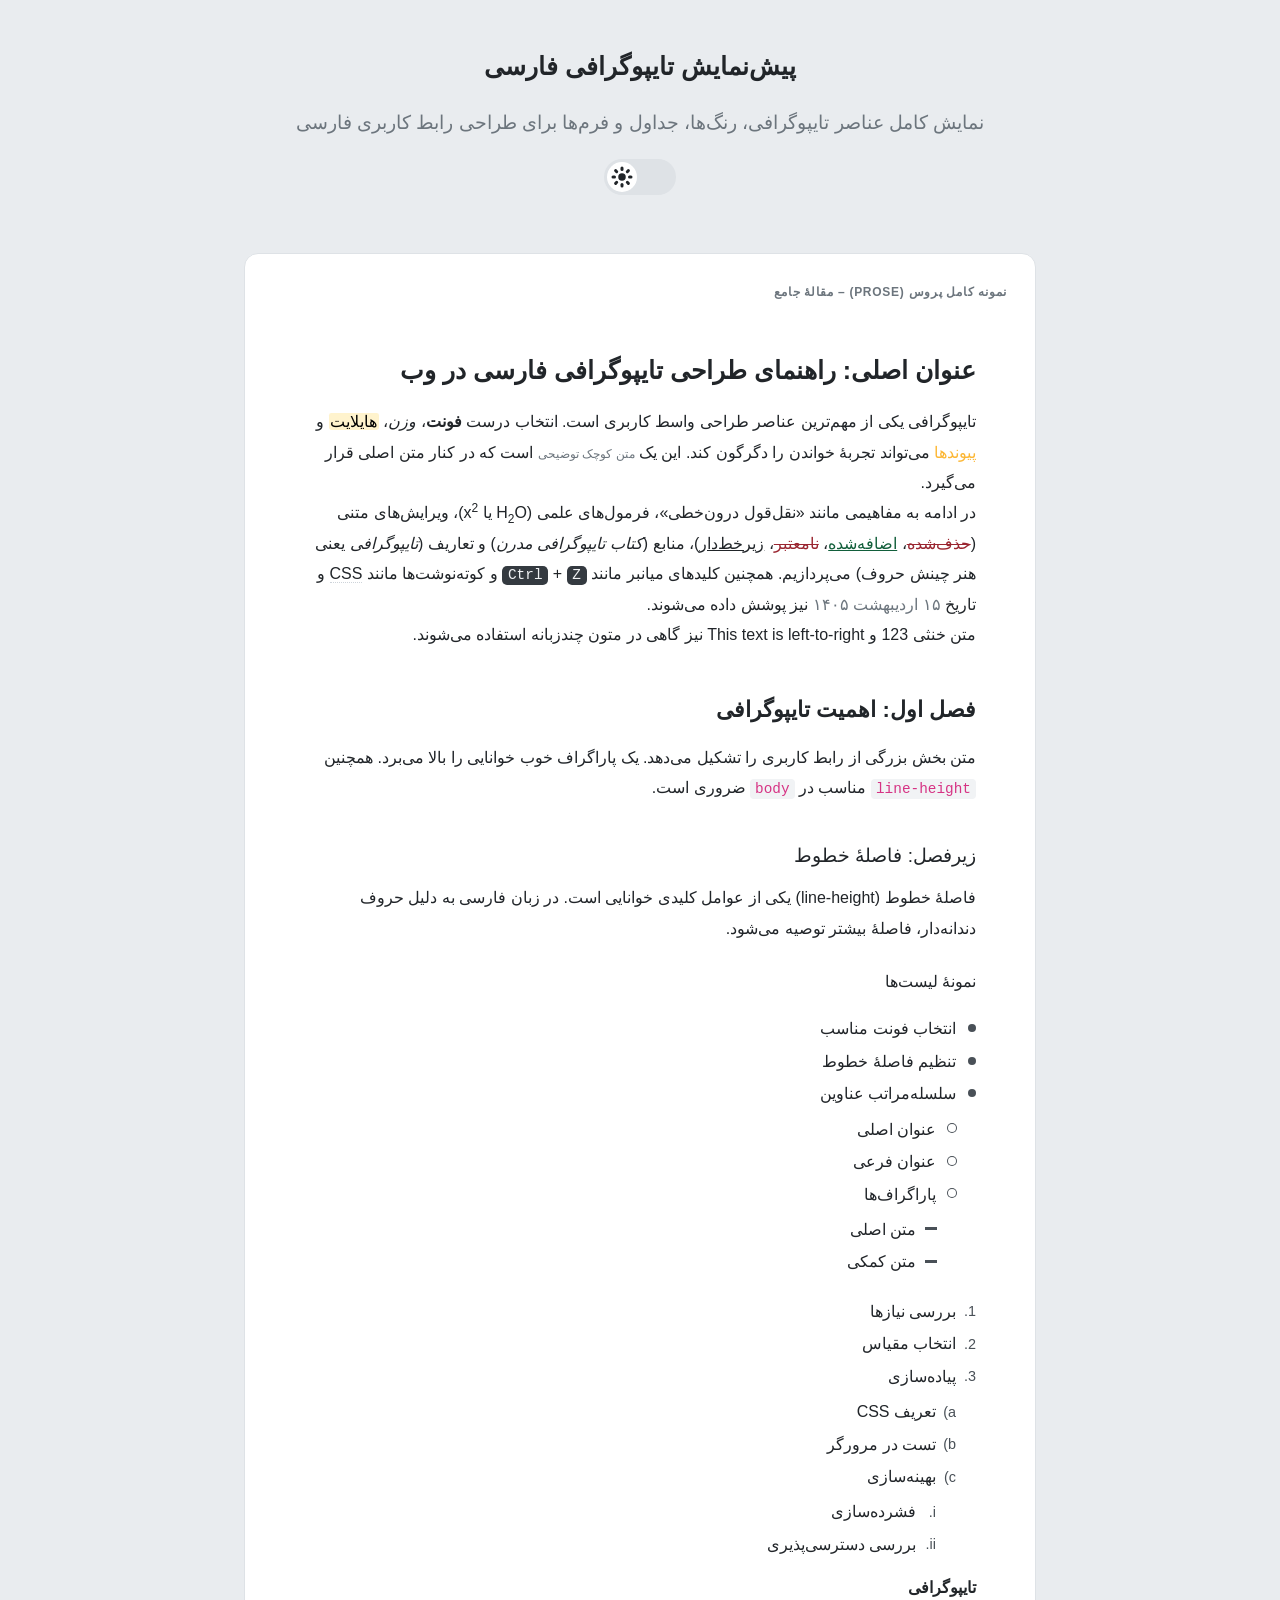
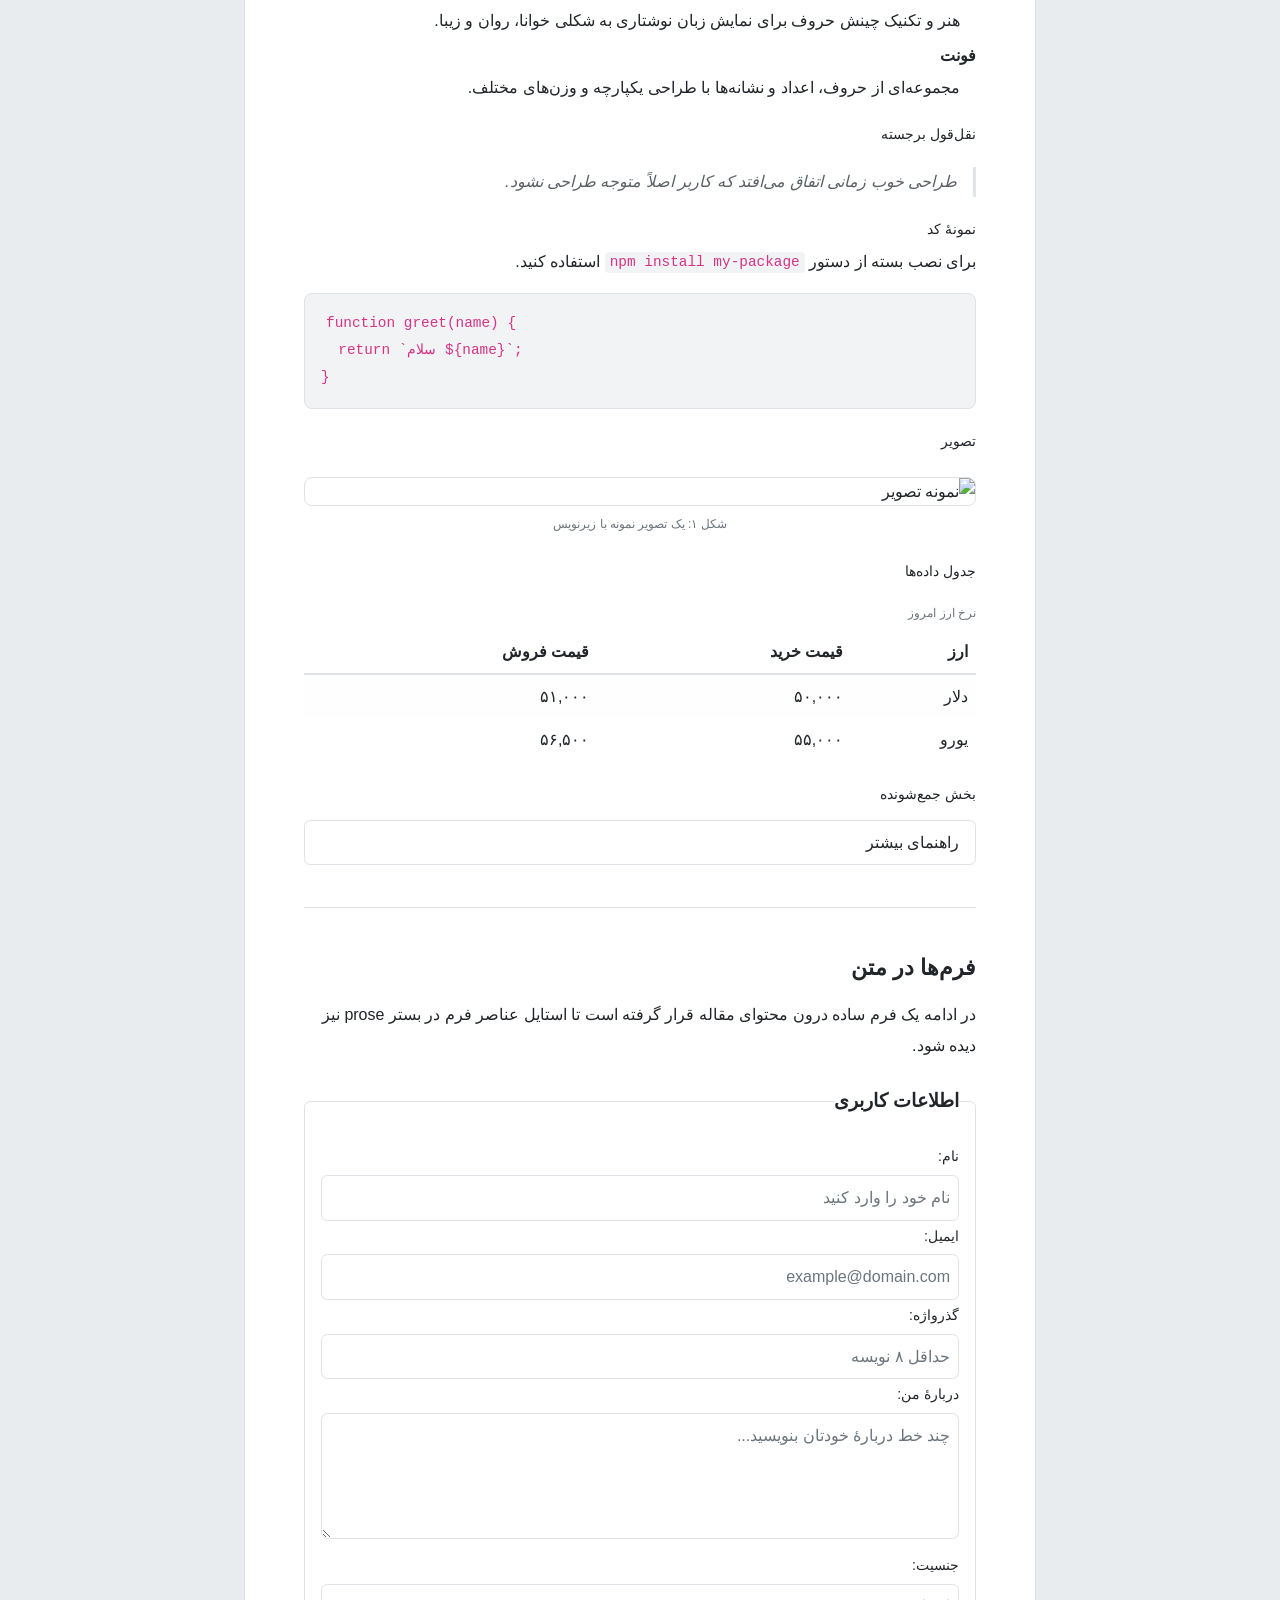
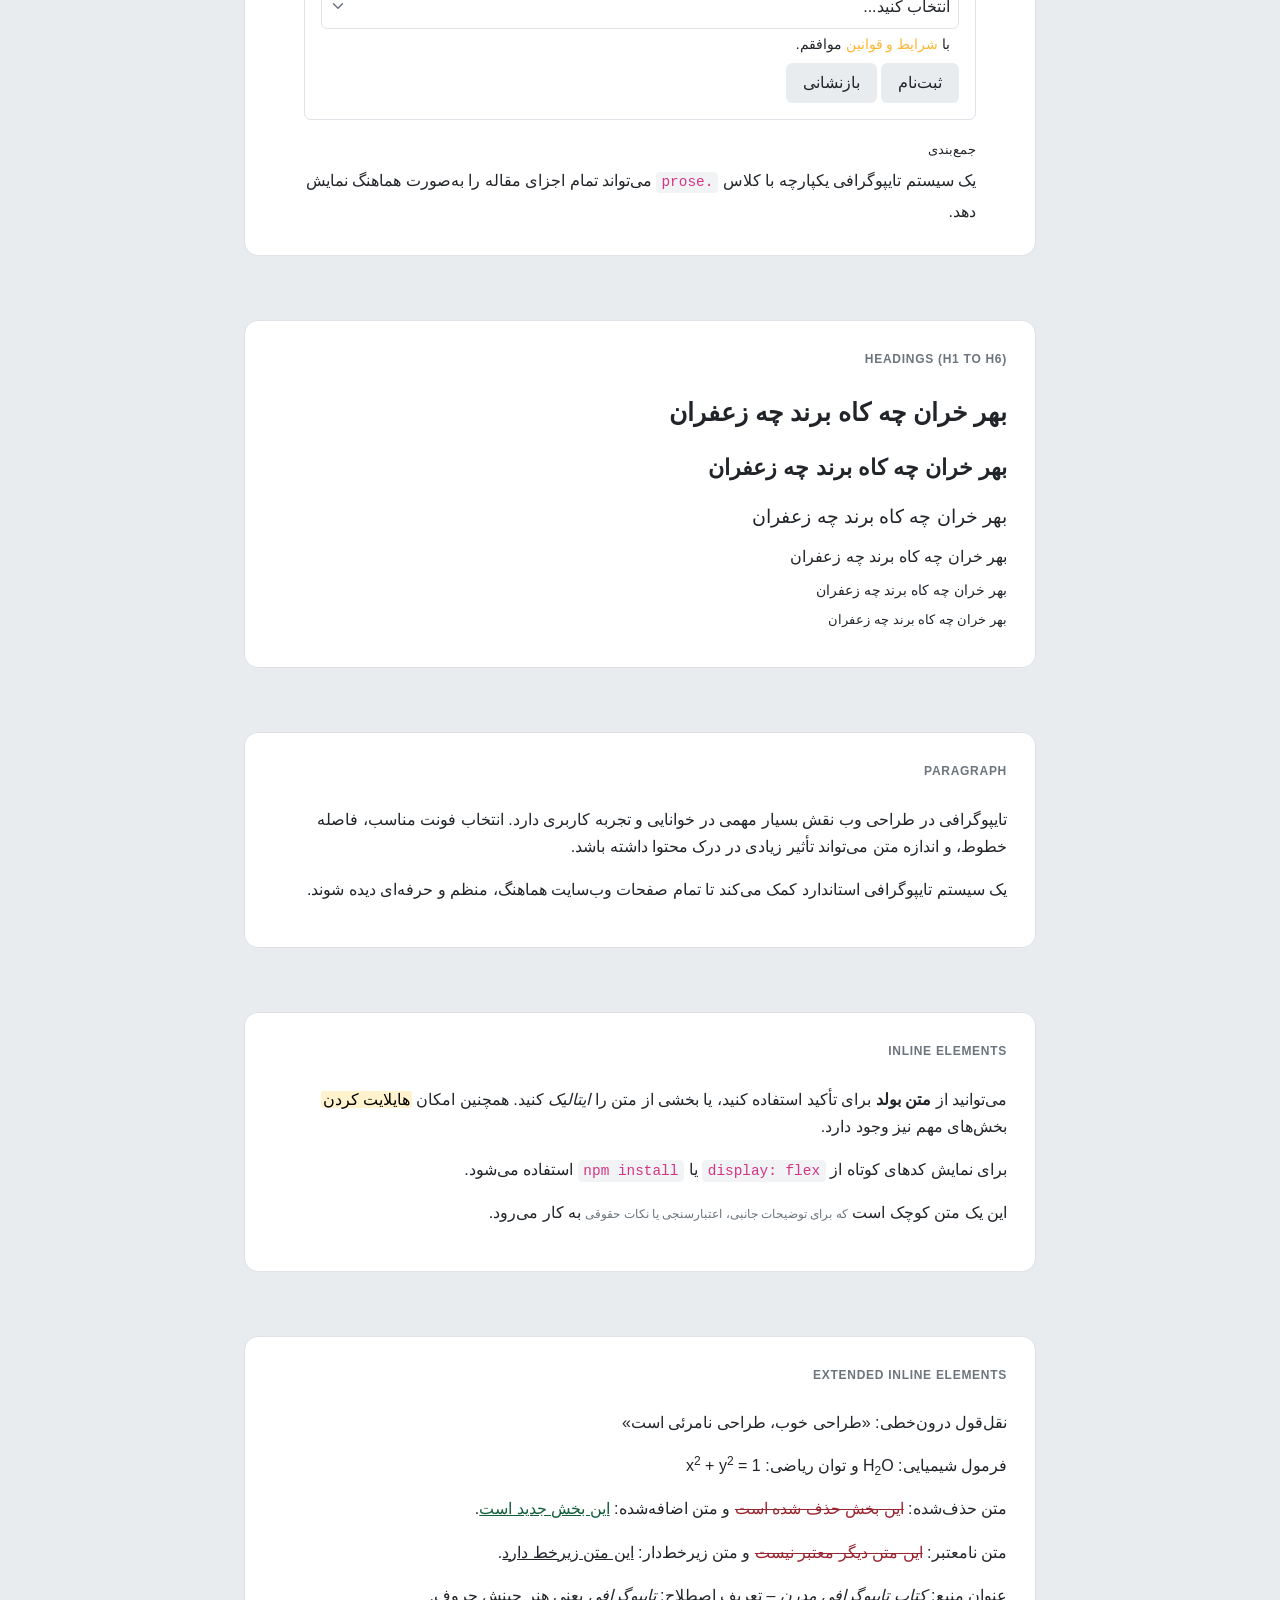
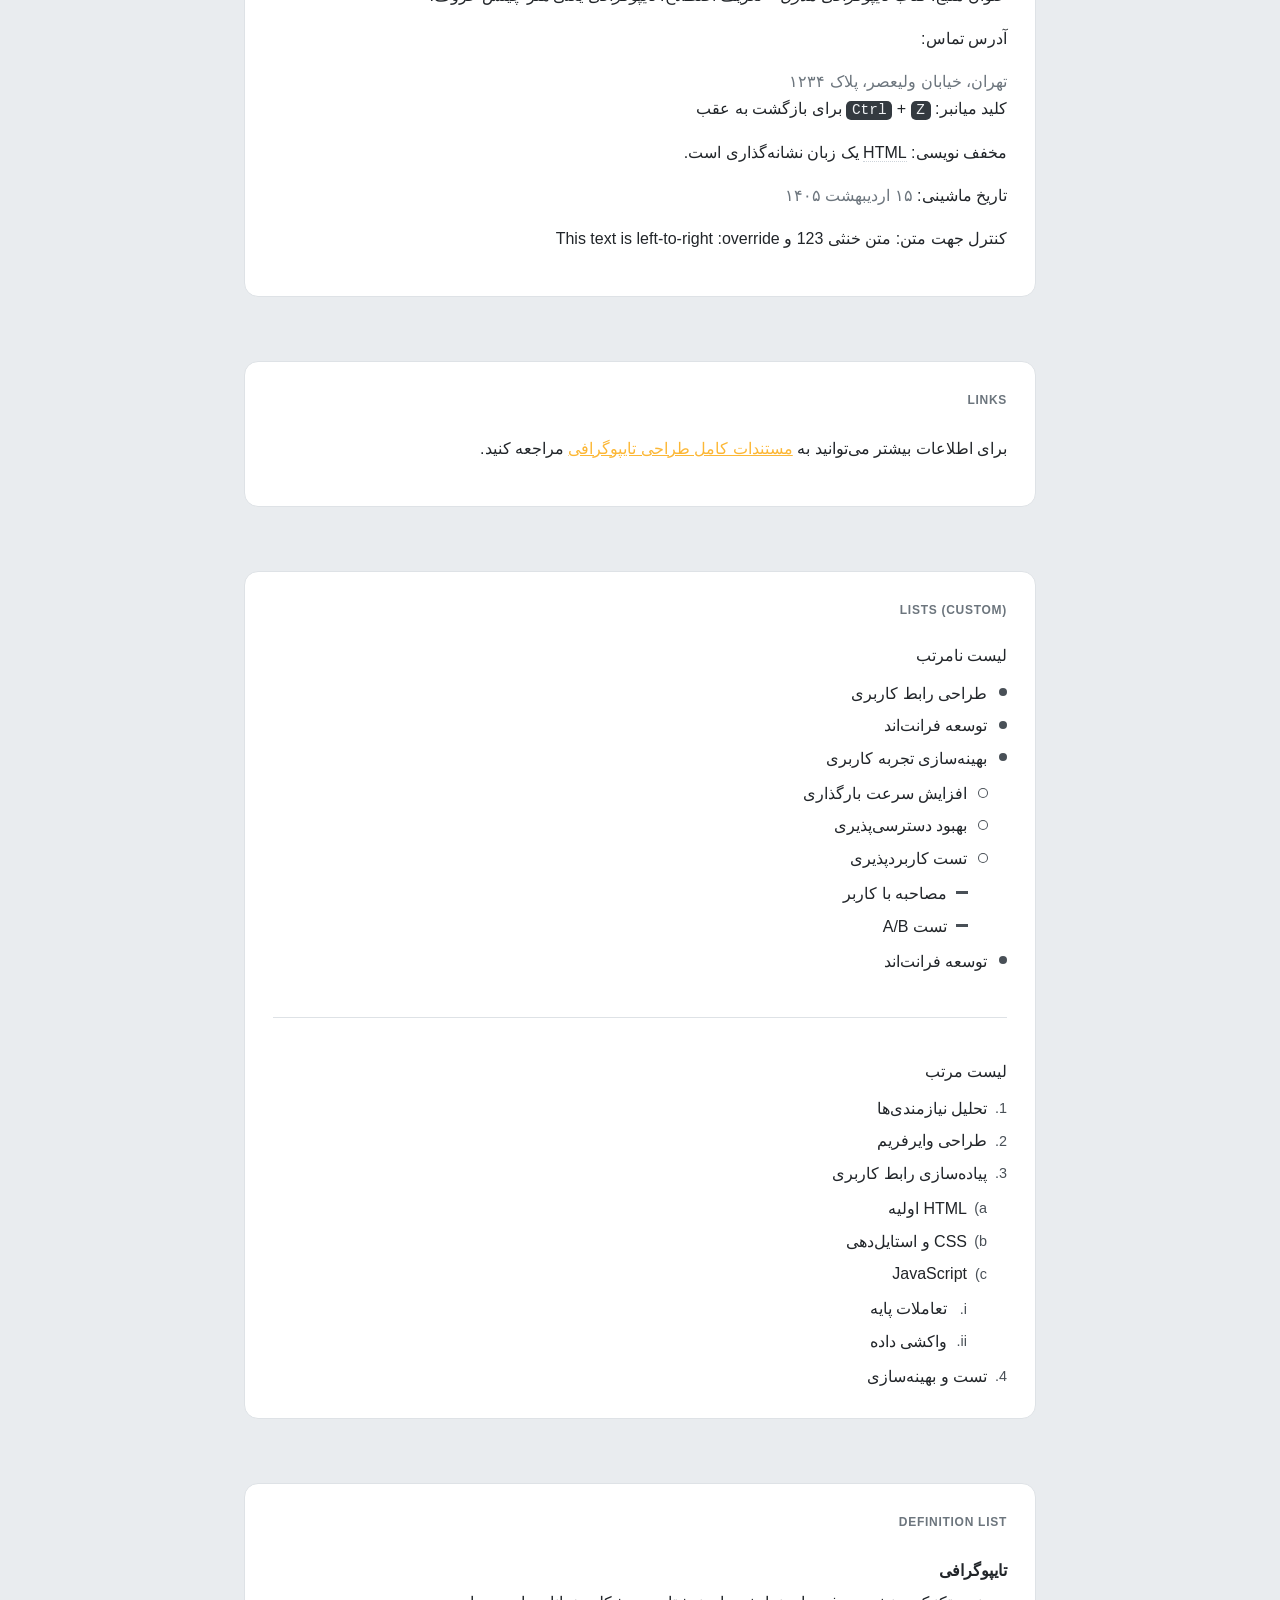
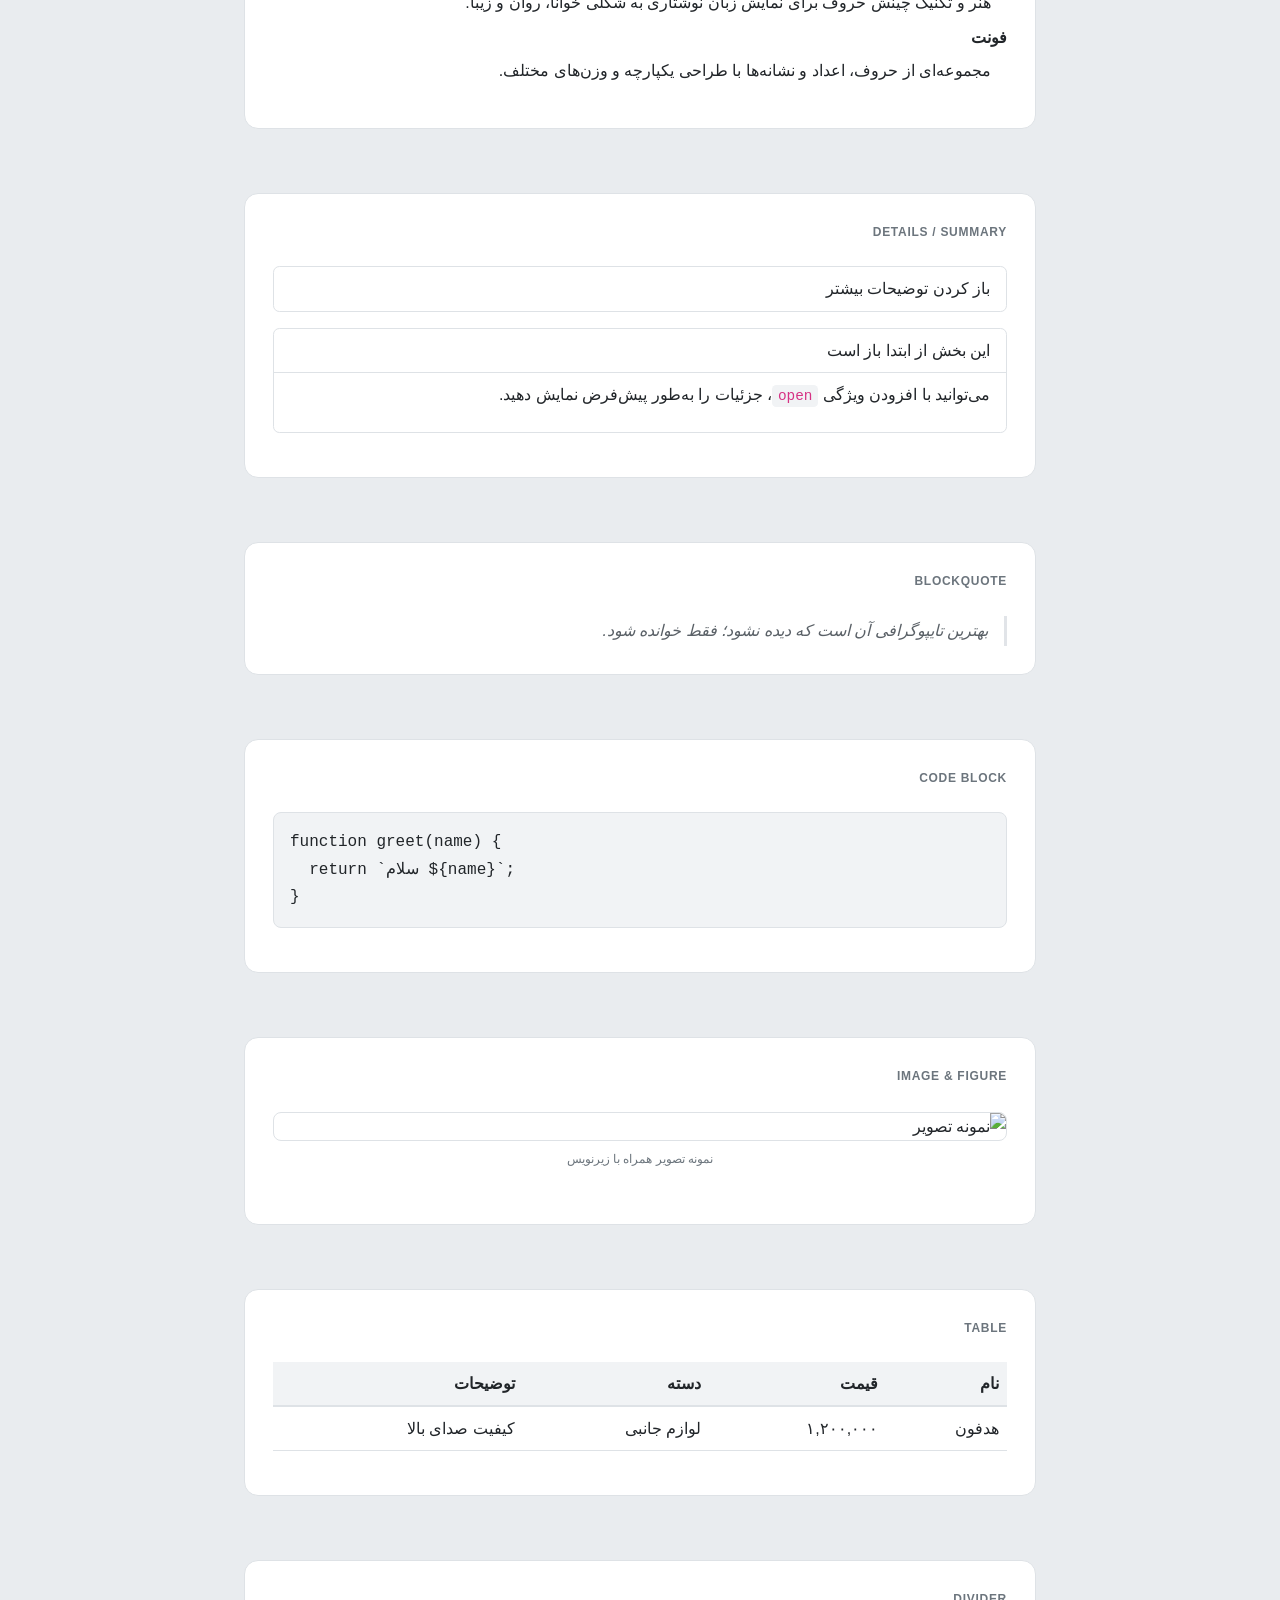
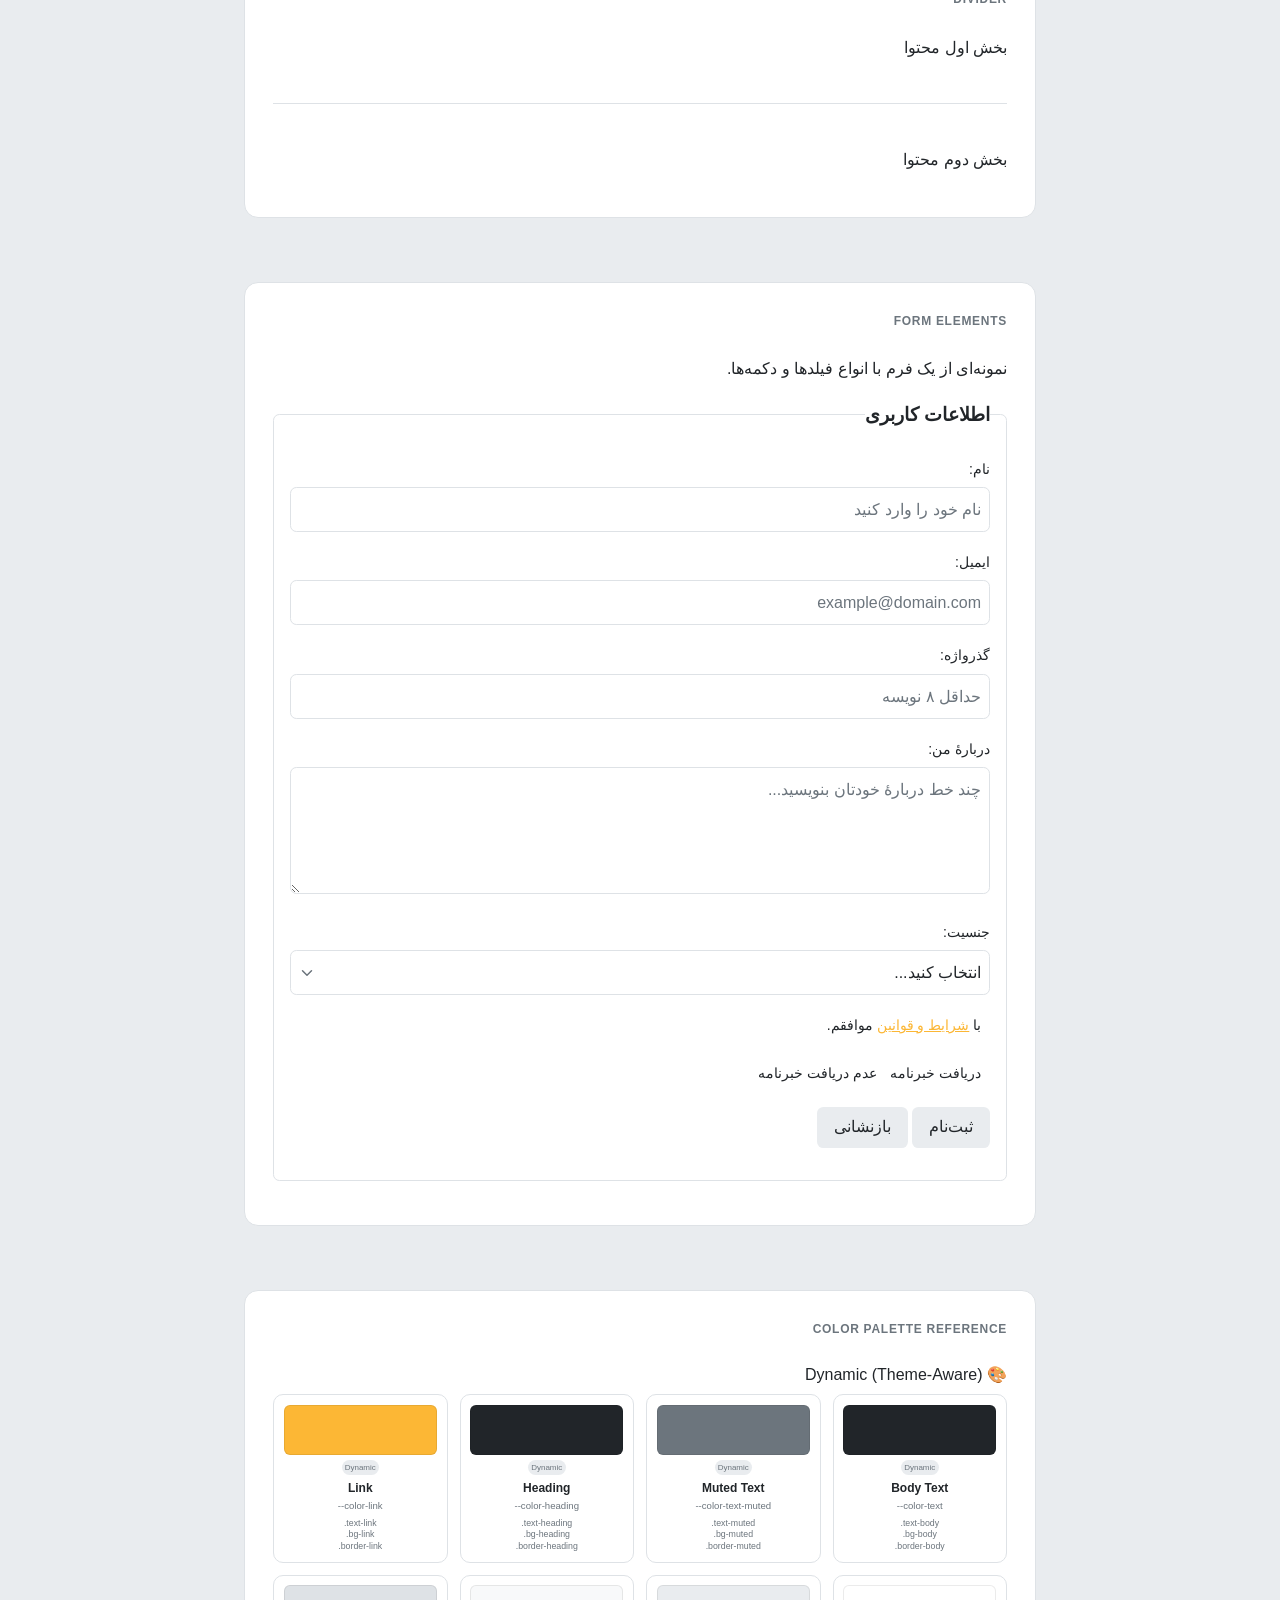
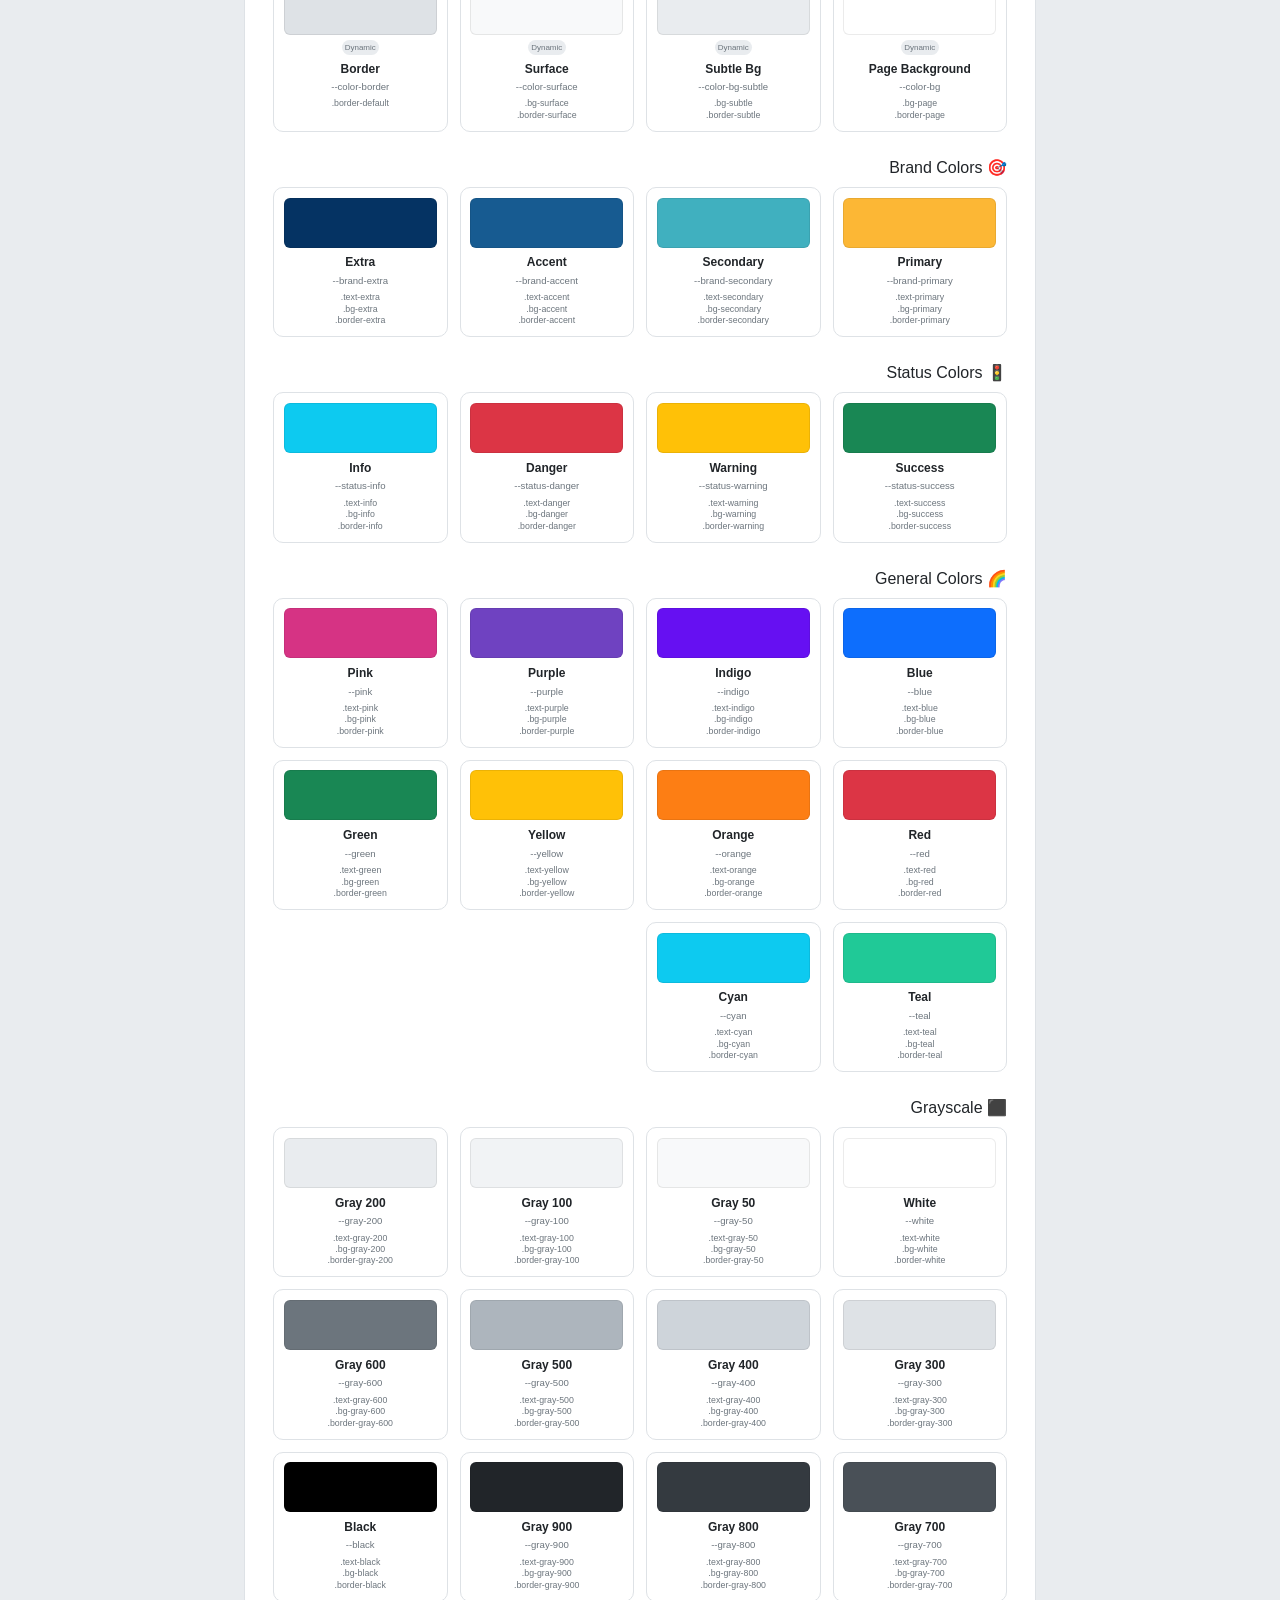
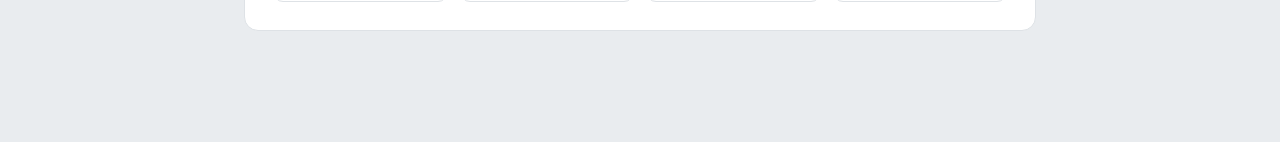
==== commit 6970dc99: "wip: add color utility classes (in progress)" ====
--- a/core/index.html
+++ b/core/index.html
@@ -114,11 +114,10 @@
     }
 
     /* ==========================================
-       Theme Switch – Style #1 (pst-ts1)
+      Theme Switch – Style #1 (pst-ts1)
     ========================================== */
     .pst-ts1 {
-      --ts1-scale: 1.5; /* Switch resize */
-      --ts1-hue: 223;
+      --ts1-scale: 1.5;            /* تغییر اندازهٔ سوئیچ */
       --ts1-trans-dur: 0.4s;
       --ts1-trans-timing: cubic-bezier(0.65, 0, 0.35, 1);
       display: flex;
@@ -143,9 +142,10 @@
       margin: 0 !important;
     }
 
+    /* بدنهٔ اصلی سوئیچ (روشن/تاریک) */
     .pst-ts1 .switch__input,
     .pst-ts1 .switch__input:before {
-      background-color: hsl(var(--ts1-hue), 10%, 10%);
+      background-color: var(--color-border);
     }
 
     .pst-ts1 .switch__input {
@@ -176,6 +176,7 @@
         transform var(--ts1-trans-dur) var(--ts1-trans-timing);
     }
 
+    /* آیکون خورشید/ماه */
     .pst-ts1 .switch__icon,
     .pst-ts1 .switch__icon-part {
       display: block;
@@ -185,7 +186,7 @@
     }
 
     .pst-ts1 .switch__icon {
-      background-color: hsl(var(--ts1-hue), 10%, 90%);
+      background-color: var(--color-bg);        /* پس‌زمینهٔ آیکون */
       border-radius: 50%;
       overflow: hidden;
       pointer-events: none;
@@ -208,16 +209,18 @@
       border-radius: 50%;
     }
 
+    /* مرکز آیکون خورشید */
     .pst-ts1 .switch__icon-part--1 {
-      background-color: hsl(var(--ts1-hue), 10%, 90%);
+      background-color: var(--color-bg);
       top: calc(50% - 0.375em);
       left: calc(50% - 0.375em);
       width: 0.75em;
       height: 0.75em;
     }
 
+    /* بخش تاریک ماه (هلال) */
     .pst-ts1 .switch__icon-part--2 {
-      background-color: hsl(var(--ts1-hue), 10%, 10%);
+      background-color: var(--color-text);
       top: calc(50% - 0.4375em);
       left: calc(50% - 0.0625em);
       width: 0.5em;
@@ -225,15 +228,17 @@
       transform: translate(-0.1875em, 0.1875em) scale(0.2);
     }
 
+    /* هالهٔ خورشید */
     .pst-ts1 .switch__icon-part--3 {
-      box-shadow: 0 0 0 0.625em hsl(var(--ts1-hue), 10%, 10%) inset;
+      box-shadow: 0 0 0 0.625em var(--color-text) inset;
       width: 1.25em;
       height: 1.25em;
       transform: scale(0.25);
     }
 
+    /* اشعه‌های خورشید */
     .pst-ts1 .switch__icon-part--3 ~ .switch__icon-part {
-      background-color: hsl(var(--ts1-hue), 10%, 10%);
+      background-color: var(--color-text);
       border-radius: 0.0625em;
       top: 50%;
       left: 50%;
@@ -260,21 +265,26 @@
       white-space: nowrap;
     }
 
-    /* Checked state */
+    /* ========== وضعیت فعال (Checked) ========== */
     .pst-ts1 .switch__input:checked {
-      background-color: hsl(var(--ts1-hue), 10%, 90%);
-    }
+      background-color: var(--color-bg);        /* پس‌زمینه روشن برای حالت فعال */
+    }
+
     .pst-ts1 .switch__input:checked:before,
     .pst-ts1 .switch__input:checked ~ .switch__icon {
       transform: translateX(1.5em);
     }
+
     .pst-ts1 .switch__input:checked ~ .switch__icon .switch__icon-part--2 {
       transform: translate(0, 0) scale(1);
     }
+
     .pst-ts1 .switch__input:checked ~ .switch__icon .switch__icon-part--3 {
-      box-shadow: 0 0 0 0.25em hsl(var(--ts1-hue), 10%, 10%) inset;
+      box-shadow: 0 0 0 0.25em var(--color-text) inset;
       transform: scale(1);
     }
+
+    /* محو شدن اشعه‌ها در حالت فعال */
     .pst-ts1 .switch__input:checked ~ .switch__icon .switch__icon-part--4,
     .pst-ts1 .switch__input:checked ~ .switch__icon .switch__icon-part--5,
     .pst-ts1 .switch__input:checked ~ .switch__icon .switch__icon-part--6,
@@ -843,6 +853,175 @@
       </form>
     </section>
 
+    <!-- ======================
+         Color Palette Reference
+    ======================= -->
+    <section class="section">
+      <div class="section-label">Color Palette Reference</div>
+
+      <style>
+        .color-grid {
+          display: grid;
+          grid-template-columns: repeat(auto-fill, minmax(150px, 1fr));
+          gap: 0.75rem;
+        }
+        .color-swatch {
+          display: flex;
+          flex-direction: column;
+          align-items: center;
+          text-align: center;
+          padding: 0.6rem;
+          border-radius: 10px;
+          background: var(--color-bg);
+          border: 1px solid var(--color-border);
+        }
+        .color-swatch .swatch {
+          width: 100%;
+          height: 50px;
+          border-radius: 6px;
+          margin-bottom: 0.3rem;
+          border: 1px solid rgba(0,0,0,0.08);
+        }
+        .color-swatch .name {
+          font-size: 0.75rem;
+          font-weight: 600;
+          color: var(--color-text);
+        }
+        .color-swatch .var-name {
+          font-size: 0.6rem;
+          color: var(--color-text-muted);
+          direction: ltr;
+        }
+        .color-swatch .class-list {
+          font-size: 0.55rem;
+          color: var(--color-text-muted);
+          margin-top: 0.2rem;
+          line-height: 1.3;
+          direction: ltr;
+        }
+        .color-swatch .tag {
+          display: inline-block;
+          font-size: 0.5rem;
+          padding: 0.1em 0.4em;
+          border-radius: 999px;
+          background: var(--color-bg-subtle);
+          color: var(--color-text-muted);
+          margin-bottom: 0.2rem;
+        }
+      </style>
+
+      <!-- ============ Dynamic Colors (Theme-Aware) ============ -->
+      <h4 style="margin:1rem 0 0.5rem">🎨 Dynamic (Theme‑Aware)</h4>
+      <div class="color-grid">
+        <div class="color-swatch">
+          <div class="swatch" style="background:var(--color-text)"></div>
+          <span class="tag">Dynamic</span>
+          <span class="name">Body Text</span>
+          <span class="var-name">--color-text</span>
+          <span class="class-list">.text-body<br>.bg-body<br>.border-body</span>
+        </div>
+        <div class="color-swatch">
+          <div class="swatch" style="background:var(--color-text-muted)"></div>
+          <span class="tag">Dynamic</span>
+          <span class="name">Muted Text</span>
+          <span class="var-name">--color-text-muted</span>
+          <span class="class-list">.text-muted<br>.bg-muted<br>.border-muted</span>
+        </div>
+        <div class="color-swatch">
+          <div class="swatch" style="background:var(--color-heading)"></div>
+          <span class="tag">Dynamic</span>
+          <span class="name">Heading</span>
+          <span class="var-name">--color-heading</span>
+          <span class="class-list">.text-heading<br>.bg-heading<br>.border-heading</span>
+        </div>
+        <div class="color-swatch">
+          <div class="swatch" style="background:var(--color-link)"></div>
+          <span class="tag">Dynamic</span>
+          <span class="name">Link</span>
+          <span class="var-name">--color-link</span>
+          <span class="class-list">.text-link<br>.bg-link<br>.border-link</span>
+        </div>
+        <div class="color-swatch">
+          <div class="swatch" style="background:var(--color-bg)"></div>
+          <span class="tag">Dynamic</span>
+          <span class="name">Page Background</span>
+          <span class="var-name">--color-bg</span>
+          <span class="class-list">.bg-page<br>.border-page</span>
+        </div>
+        <div class="color-swatch">
+          <div class="swatch" style="background:var(--color-bg-subtle)"></div>
+          <span class="tag">Dynamic</span>
+          <span class="name">Subtle Bg</span>
+          <span class="var-name">--color-bg-subtle</span>
+          <span class="class-list">.bg-subtle<br>.border-subtle</span>
+        </div>
+        <div class="color-swatch">
+          <div class="swatch" style="background:var(--color-surface)"></div>
+          <span class="tag">Dynamic</span>
+          <span class="name">Surface</span>
+          <span class="var-name">--color-surface</span>
+          <span class="class-list">.bg-surface<br>.border-surface</span>
+        </div>
+        <div class="color-swatch">
+          <div class="swatch" style="background:var(--color-border)"></div>
+          <span class="tag">Dynamic</span>
+          <span class="name">Border</span>
+          <span class="var-name">--color-border</span>
+          <span class="class-list">.border-default</span>
+        </div>
+      </div>
+
+      <!-- ============ Static Brand Colors ============ -->
+      <h4 style="margin:1.5rem 0 0.5rem">🎯 Brand Colors</h4>
+      <div class="color-grid">
+        <div class="color-swatch"><div class="swatch" style="background:var(--brand-primary)"></div><span class="name">Primary</span><span class="var-name">--brand-primary</span><span class="class-list">.text-primary<br>.bg-primary<br>.border-primary</span></div>
+        <div class="color-swatch"><div class="swatch" style="background:var(--brand-secondary)"></div><span class="name">Secondary</span><span class="var-name">--brand-secondary</span><span class="class-list">.text-secondary<br>.bg-secondary<br>.border-secondary</span></div>
+        <div class="color-swatch"><div class="swatch" style="background:var(--brand-accent)"></div><span class="name">Accent</span><span class="var-name">--brand-accent</span><span class="class-list">.text-accent<br>.bg-accent<br>.border-accent</span></div>
+        <div class="color-swatch"><div class="swatch" style="background:var(--brand-extra)"></div><span class="name">Extra</span><span class="var-name">--brand-extra</span><span class="class-list">.text-extra<br>.bg-extra<br>.border-extra</span></div>
+      </div>
+
+      <!-- ============ Static Status Colors ============ -->
+      <h4 style="margin:1.5rem 0 0.5rem">🚦 Status Colors</h4>
+      <div class="color-grid">
+        <div class="color-swatch"><div class="swatch" style="background:var(--status-success)"></div><span class="name">Success</span><span class="var-name">--status-success</span><span class="class-list">.text-success<br>.bg-success<br>.border-success</span></div>
+        <div class="color-swatch"><div class="swatch" style="background:var(--status-warning)"></div><span class="name">Warning</span><span class="var-name">--status-warning</span><span class="class-list">.text-warning<br>.bg-warning<br>.border-warning</span></div>
+        <div class="color-swatch"><div class="swatch" style="background:var(--status-danger)"></div><span class="name">Danger</span><span class="var-name">--status-danger</span><span class="class-list">.text-danger<br>.bg-danger<br>.border-danger</span></div>
+        <div class="color-swatch"><div class="swatch" style="background:var(--status-info)"></div><span class="name">Info</span><span class="var-name">--status-info</span><span class="class-list">.text-info<br>.bg-info<br>.border-info</span></div>
+      </div>
+
+      <!-- ============ Static General Colors ============ -->
+      <h4 style="margin:1.5rem 0 0.5rem">🌈 General Colors</h4>
+      <div class="color-grid">
+        <div class="color-swatch"><div class="swatch" style="background:var(--blue)"></div><span class="name">Blue</span><span class="var-name">--blue</span><span class="class-list">.text-blue<br>.bg-blue<br>.border-blue</span></div>
+        <div class="color-swatch"><div class="swatch" style="background:var(--indigo)"></div><span class="name">Indigo</span><span class="var-name">--indigo</span><span class="class-list">.text-indigo<br>.bg-indigo<br>.border-indigo</span></div>
+        <div class="color-swatch"><div class="swatch" style="background:var(--purple)"></div><span class="name">Purple</span><span class="var-name">--purple</span><span class="class-list">.text-purple<br>.bg-purple<br>.border-purple</span></div>
+        <div class="color-swatch"><div class="swatch" style="background:var(--pink)"></div><span class="name">Pink</span><span class="var-name">--pink</span><span class="class-list">.text-pink<br>.bg-pink<br>.border-pink</span></div>
+        <div class="color-swatch"><div class="swatch" style="background:var(--red)"></div><span class="name">Red</span><span class="var-name">--red</span><span class="class-list">.text-red<br>.bg-red<br>.border-red</span></div>
+        <div class="color-swatch"><div class="swatch" style="background:var(--orange)"></div><span class="name">Orange</span><span class="var-name">--orange</span><span class="class-list">.text-orange<br>.bg-orange<br>.border-orange</span></div>
+        <div class="color-swatch"><div class="swatch" style="background:var(--yellow)"></div><span class="name">Yellow</span><span class="var-name">--yellow</span><span class="class-list">.text-yellow<br>.bg-yellow<br>.border-yellow</span></div>
+        <div class="color-swatch"><div class="swatch" style="background:var(--green)"></div><span class="name">Green</span><span class="var-name">--green</span><span class="class-list">.text-green<br>.bg-green<br>.border-green</span></div>
+        <div class="color-swatch"><div class="swatch" style="background:var(--teal)"></div><span class="name">Teal</span><span class="var-name">--teal</span><span class="class-list">.text-teal<br>.bg-teal<br>.border-teal</span></div>
+        <div class="color-swatch"><div class="swatch" style="background:var(--cyan)"></div><span class="name">Cyan</span><span class="var-name">--cyan</span><span class="class-list">.text-cyan<br>.bg-cyan<br>.border-cyan</span></div>
+      </div>
+
+      <!-- ============ Static Grayscale ============ -->
+      <h4 style="margin:1.5rem 0 0.5rem">⬛ Grayscale</h4>
+      <div class="color-grid">
+        <div class="color-swatch"><div class="swatch" style="background:var(--white)"></div><span class="name">White</span><span class="var-name">--white</span><span class="class-list">.text-white<br>.bg-white<br>.border-white</span></div>
+        <div class="color-swatch"><div class="swatch" style="background:var(--gray-50)"></div><span class="name">Gray 50</span><span class="var-name">--gray-50</span><span class="class-list">.text-gray-50<br>.bg-gray-50<br>.border-gray-50</span></div>
+        <div class="color-swatch"><div class="swatch" style="background:var(--gray-100)"></div><span class="name">Gray 100</span><span class="var-name">--gray-100</span><span class="class-list">.text-gray-100<br>.bg-gray-100<br>.border-gray-100</span></div>
+        <div class="color-swatch"><div class="swatch" style="background:var(--gray-200)"></div><span class="name">Gray 200</span><span class="var-name">--gray-200</span><span class="class-list">.text-gray-200<br>.bg-gray-200<br>.border-gray-200</span></div>
+        <div class="color-swatch"><div class="swatch" style="background:var(--gray-300)"></div><span class="name">Gray 300</span><span class="var-name">--gray-300</span><span class="class-list">.text-gray-300<br>.bg-gray-300<br>.border-gray-300</span></div>
+        <div class="color-swatch"><div class="swatch" style="background:var(--gray-400)"></div><span class="name">Gray 400</span><span class="var-name">--gray-400</span><span class="class-list">.text-gray-400<br>.bg-gray-400<br>.border-gray-400</span></div>
+        <div class="color-swatch"><div class="swatch" style="background:var(--gray-500)"></div><span class="name">Gray 500</span><span class="var-name">--gray-500</span><span class="class-list">.text-gray-500<br>.bg-gray-500<br>.border-gray-500</span></div>
+        <div class="color-swatch"><div class="swatch" style="background:var(--gray-600)"></div><span class="name">Gray 600</span><span class="var-name">--gray-600</span><span class="class-list">.text-gray-600<br>.bg-gray-600<br>.border-gray-600</span></div>
+        <div class="color-swatch"><div class="swatch" style="background:var(--gray-700)"></div><span class="name">Gray 700</span><span class="var-name">--gray-700</span><span class="class-list">.text-gray-700<br>.bg-gray-700<br>.border-gray-700</span></div>
+        <div class="color-swatch"><div class="swatch" style="background:var(--gray-800)"></div><span class="name">Gray 800</span><span class="var-name">--gray-800</span><span class="class-list">.text-gray-800<br>.bg-gray-800<br>.border-gray-800</span></div>
+        <div class="color-swatch"><div class="swatch" style="background:var(--gray-900)"></div><span class="name">Gray 900</span><span class="var-name">--gray-900</span><span class="class-list">.text-gray-900<br>.bg-gray-900<br>.border-gray-900</span></div>
+        <div class="color-swatch"><div class="swatch" style="background:var(--black)"></div><span class="name">Black</span><span class="var-name">--black</span><span class="class-list">.text-black<br>.bg-black<br>.border-black</span></div>
+      </div>
+    </section>
+
   </main>
 
   <script src="js/main.js"></script>
--- a/core/css/main.css
+++ b/core/css/main.css
@@ -20,6 +20,9 @@
 @import url('base/tokens.css');
 @import url('base/typography.css');
 
+/* -- Utilities -- */
+@import url('utilities/colors.css');
+
 /* -- Components -- */
 @import url('components/table.css');
 @import url('components/forms.css');
